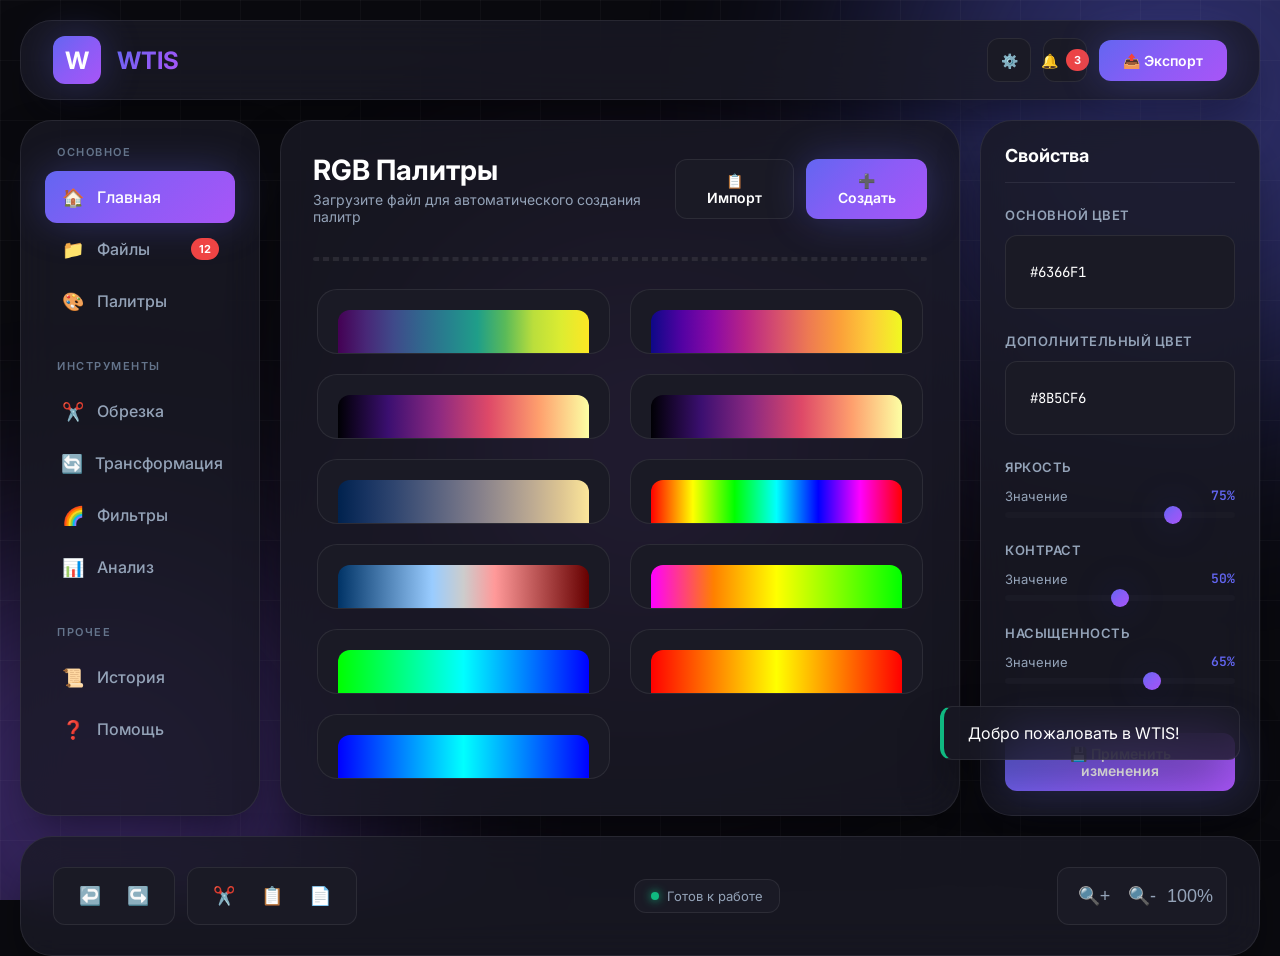
==== new_interface.html @ 70b87570 "Update interface implementation and project configuration Key features implemented: - Added new_inte" ====
<!DOCTYPE html>
<html lang="ru">
<head>
    <meta charset="UTF-8">
    <meta name="viewport" content="width=device-width, initial-scale=1.0">
    <title>WTIS - Next Generation Interface</title>
    <link rel="preconnect" href="https://fonts.googleapis.com">
    <link rel="preconnect" href="https://fonts.gstatic.com" crossorigin>
    <link href="https://fonts.googleapis.com/css2?family=Inter:wght@300;400;500;600;700&family=JetBrains+Mono:wght@400;500&display=swap" rel="stylesheet">
    <style>
        * {
            margin: 0;
            padding: 0;
            box-sizing: border-box;
        }

        :root {
            --bg-primary: #0a0a0f;
            --bg-secondary: #12121a;
            --bg-tertiary: #1a1a25;
            --bg-card: rgba(26, 26, 37, 0.8);
            --accent-primary: #6366f1;
            --accent-secondary: #8b5cf6;
            --accent-gradient: linear-gradient(135deg, #6366f1 0%, #8b5cf6 50%, #a855f7 100%);
            --text-primary: #ffffff;
            --text-secondary: #94a3b8;
            --text-muted: #64748b;
            --border-color: rgba(255, 255, 255, 0.08);
            --success: #10b981;
            --warning: #f59e0b;
            --danger: #ef4444;
            --glow-primary: 0 0 40px rgba(99, 102, 241, 0.3);
            --glow-accent: 0 0 60px rgba(139, 92, 246, 0.4);
            --shadow-lg: 0 25px 50px -12px rgba(0, 0, 0, 0.5);
            --radius-sm: 8px;
            --radius-md: 12px;
            --radius-lg: 20px;
            --radius-xl: 32px;
        }

        body {
            font-family: 'Inter', -apple-system, BlinkMacSystemFont, sans-serif;
            background: var(--bg-primary);
            color: var(--text-primary);
            min-height: 100vh;
            overflow-x: hidden;
            position: relative;
        }

        /* Animated Background */
        .bg-animation {
            position: fixed;
            top: 0;
            left: 0;
            width: 100%;
            height: 100%;
            z-index: -1;
            overflow: hidden;
        }

        .bg-gradient-orb {
            position: absolute;
            border-radius: 50%;
            filter: blur(120px);
            opacity: 0.4;
            animation: float 20s infinite ease-in-out;
        }

        .orb-1 {
            width: 600px;
            height: 600px;
            background: var(--accent-primary);
            top: -200px;
            right: -200px;
            animation-delay: 0s;
        }

        .orb-2 {
            width: 500px;
            height: 500px;
            background: var(--accent-secondary);
            bottom: -150px;
            left: -150px;
            animation-delay: -5s;
        }

        .orb-3 {
            width: 400px;
            height: 400px;
            background: #a855f7;
            top: 50%;
            left: 50%;
            transform: translate(-50%, -50%);
            animation-delay: -10s;
        }

        @keyframes float {
            0%, 100% { transform: translate(0, 0) scale(1); }
            25% { transform: translate(30px, -30px) scale(1.05); }
            50% { transform: translate(-20px, 20px) scale(0.95); }
            75% { transform: translate(20px, 30px) scale(1.02); }
        }

        /* Grid Pattern Overlay */
        .grid-pattern {
            position: fixed;
            top: 0;
            left: 0;
            width: 100%;
            height: 100%;
            background-image: 
                linear-gradient(rgba(255, 255, 255, 0.03) 1px, transparent 1px),
                linear-gradient(90deg, rgba(255, 255, 255, 0.03) 1px, transparent 1px);
            background-size: 60px 60px;
            z-index: -1;
            pointer-events: none;
        }

        /* Main Layout */
        .app-container {
            display: grid;
            grid-template-columns: 280px 1fr 320px;
            grid-template-rows: 80px 1fr 120px;
            gap: 20px;
            padding: 20px;
            height: 100vh;
            max-width: 2000px;
            margin: 0 auto;
        }

        /* Header */
        .app-header {
            grid-column: 1 / -1;
            display: flex;
            align-items: center;
            justify-content: space-between;
            padding: 0 32px;
            background: var(--bg-card);
            backdrop-filter: blur(20px);
            border: 1px solid var(--border-color);
            border-radius: var(--radius-xl);
            box-shadow: var(--shadow-lg);
        }

        .logo-section {
            display: flex;
            align-items: center;
            gap: 16px;
        }

        .logo-icon {
            width: 48px;
            height: 48px;
            background: var(--accent-gradient);
            border-radius: var(--radius-md);
            display: flex;
            align-items: center;
            justify-content: center;
            font-size: 24px;
            font-weight: 700;
            box-shadow: var(--glow-primary);
        }

        .logo-text {
            font-size: 24px;
            font-weight: 700;
            background: var(--accent-gradient);
            -webkit-background-clip: text;
            -webkit-text-fill-color: transparent;
            background-clip: text;
        }

        .header-actions {
            display: flex;
            align-items: center;
            gap: 12px;
        }

        .btn {
            padding: 12px 24px;
            border: none;
            border-radius: var(--radius-md);
            font-family: inherit;
            font-size: 14px;
            font-weight: 600;
            cursor: pointer;
            transition: all 0.3s cubic-bezier(0.4, 0, 0.2, 1);
            display: flex;
            align-items: center;
            gap: 8px;
        }

        .btn-primary {
            background: var(--accent-gradient);
            color: white;
            box-shadow: var(--glow-primary);
        }

        .btn-primary:hover {
            transform: translateY(-2px);
            box-shadow: var(--glow-accent);
        }

        .btn-secondary {
            background: var(--bg-tertiary);
            color: var(--text-primary);
            border: 1px solid var(--border-color);
        }

        .btn-secondary:hover {
            background: var(--bg-secondary);
            border-color: var(--accent-primary);
        }

        .btn-icon {
            width: 44px;
            height: 44px;
            padding: 0;
            justify-content: center;
            border-radius: var(--radius-md);
        }

        /* Sidebar Navigation */
        .sidebar-nav {
            grid-row: 2 / 3;
            background: var(--bg-card);
            backdrop-filter: blur(20px);
            border: 1px solid var(--border-color);
            border-radius: var(--radius-xl);
            padding: 24px;
            display: flex;
            flex-direction: column;
            gap: 8px;
            box-shadow: var(--shadow-lg);
        }

        .nav-section {
            margin-bottom: 24px;
        }

        .nav-section-title {
            font-size: 11px;
            font-weight: 600;
            text-transform: uppercase;
            letter-spacing: 1.5px;
            color: var(--text-muted);
            margin-bottom: 12px;
            padding-left: 12px;
        }

        .nav-item {
            display: flex;
            align-items: center;
            gap: 12px;
            padding: 14px 16px;
            border-radius: var(--radius-md);
            cursor: pointer;
            transition: all 0.2s ease;
            color: var(--text-secondary);
            font-weight: 500;
        }

        .nav-item:hover {
            background: rgba(99, 102, 241, 0.1);
            color: var(--text-primary);
            transform: translateX(4px);
        }

        .nav-item.active {
            background: var(--accent-gradient);
            color: white;
            box-shadow: var(--glow-primary);
        }

        .nav-icon {
            width: 24px;
            height: 24px;
            display: flex;
            align-items: center;
            justify-content: center;
            font-size: 18px;
        }

        .nav-badge {
            margin-left: auto;
            background: var(--danger);
            color: white;
            font-size: 11px;
            font-weight: 700;
            padding: 4px 8px;
            border-radius: 20px;
        }

        /* Main Content Area */
        .main-content {
            grid-row: 2 / 3;
            background: var(--bg-card);
            backdrop-filter: blur(20px);
            border: 1px solid var(--border-color);
            border-radius: var(--radius-xl);
            padding: 32px;
            display: flex;
            flex-direction: column;
            gap: 24px;
            box-shadow: var(--shadow-lg);
            overflow: hidden;
        }

        .content-header {
            display: flex;
            align-items: center;
            justify-content: space-between;
            margin-bottom: 8px;
        }

        .content-title {
            font-size: 28px;
            font-weight: 700;
            color: var(--text-primary);
        }

        .content-subtitle {
            font-size: 14px;
            color: var(--text-secondary);
            margin-top: 4px;
        }

        /* Upload Zone */
        .upload-zone {
            flex: 1;
            border: 2px dashed var(--border-color);
            border-radius: var(--radius-lg);
            display: flex;
            flex-direction: column;
            align-items: center;
            justify-content: center;
            gap: 20px;
            transition: all 0.3s ease;
            cursor: pointer;
            position: relative;
            overflow: hidden;
            background: rgba(26, 26, 37, 0.5);
        }

        .upload-zone::before {
            content: '';
            position: absolute;
            top: 0;
            left: 0;
            width: 100%;
            height: 100%;
            background: radial-gradient(circle at center, rgba(99, 102, 241, 0.1) 0%, transparent 70%);
            opacity: 0;
            transition: opacity 0.3s ease;
        }

        .upload-zone:hover {
            border-color: var(--accent-primary);
            background: rgba(99, 102, 241, 0.05);
        }

        .upload-zone:hover::before {
            opacity: 1;
        }

        .upload-zone.dragover {
            border-color: var(--accent-primary);
            background: rgba(99, 102, 241, 0.1);
            transform: scale(1.02);
        }

        .upload-icon {
            width: 80px;
            height: 80px;
            background: var(--accent-gradient);
            border-radius: 50%;
            display: flex;
            align-items: center;
            justify-content: center;
            font-size: 36px;
            box-shadow: var(--glow-primary);
            position: relative;
            z-index: 1;
        }

        .upload-text {
            font-size: 18px;
            font-weight: 600;
            color: var(--text-primary);
            position: relative;
            z-index: 1;
        }

        .upload-hint {
            font-size: 14px;
            color: var(--text-secondary);
            position: relative;
            z-index: 1;
        }

        /* Palette Cards Grid */
        .palette-grid {
            display: grid;
            grid-template-columns: repeat(auto-fill, minmax(280px, 1fr));
            gap: 20px;
            overflow-y: auto;
            padding: 4px;
        }

        .palette-card {
            background: var(--bg-tertiary);
            border: 1px solid var(--border-color);
            border-radius: var(--radius-lg);
            padding: 20px;
            cursor: pointer;
            transition: all 0.3s cubic-bezier(0.4, 0, 0.2, 1);
            position: relative;
            overflow: hidden;
        }

        .palette-card::before {
            content: '';
            position: absolute;
            top: 0;
            left: 0;
            width: 100%;
            height: 4px;
            background: var(--accent-gradient);
            opacity: 0;
            transition: opacity 0.3s ease;
        }

        .palette-card:hover {
            transform: translateY(-8px);
            border-color: var(--accent-primary);
            box-shadow: var(--glow-primary);
        }

        .palette-card:hover::before {
            opacity: 1;
        }

        .palette-preview {
            height: 120px;
            border-radius: var(--radius-md);
            margin-bottom: 16px;
            position: relative;
            overflow: hidden;
        }

        .palette-preview-gradient {
            width: 100%;
            height: 100%;
            background: linear-gradient(90deg, var(--gradient-colors));
        }

        .palette-info {
            display: flex;
            flex-direction: column;
            gap: 8px;
        }

        .palette-name {
            font-size: 16px;
            font-weight: 600;
            color: var(--text-primary);
        }

        .palette-meta {
            display: flex;
            align-items: center;
            gap: 12px;
            font-size: 12px;
            color: var(--text-secondary);
        }

        .palette-color-count {
            display: flex;
            align-items: center;
            gap: 4px;
        }

        .color-dots {
            display: flex;
            gap: -4px;
        }

        .color-dot {
            width: 16px;
            height: 16px;
            border-radius: 50%;
            border: 2px solid var(--bg-tertiary);
        }

        /* Right Panel - Properties */
        .properties-panel {
            grid-row: 2 / 3;
            background: var(--bg-card);
            backdrop-filter: blur(20px);
            border: 1px solid var(--border-color);
            border-radius: var(--radius-xl);
            padding: 24px;
            display: flex;
            flex-direction: column;
            gap: 24px;
            box-shadow: var(--shadow-lg);
        }

        .panel-title {
            font-size: 18px;
            font-weight: 700;
            color: var(--text-primary);
            padding-bottom: 16px;
            border-bottom: 1px solid var(--border-color);
        }

        .property-group {
            display: flex;
            flex-direction: column;
            gap: 12px;
        }

        .property-label {
            font-size: 13px;
            font-weight: 600;
            color: var(--text-secondary);
            text-transform: uppercase;
            letter-spacing: 0.5px;
        }

        .color-input-group {
            display: flex;
            align-items: center;
            gap: 12px;
            padding: 12px;
            background: var(--bg-tertiary);
            border-radius: var(--radius-md);
            border: 1px solid var(--border-color);
        }

        .color-picker {
            width: 48px;
            height: 48px;
            border: none;
            border-radius: var(--radius-sm);
            cursor: pointer;
            background: transparent;
        }

        .color-picker::-webkit-color-swatch-wrapper {
            padding: 0;
        }

        .color-picker::-webkit-color-swatch {
            border: none;
            border-radius: var(--radius-sm);
        }

        .color-value {
            flex: 1;
            font-family: 'JetBrains Mono', monospace;
            font-size: 14px;
            color: var(--text-primary);
            background: transparent;
            border: none;
            outline: none;
        }

        .slider-group {
            display: flex;
            flex-direction: column;
            gap: 8px;
        }

        .slider-header {
            display: flex;
            justify-content: space-between;
            align-items: center;
        }

        .slider-label {
            font-size: 13px;
            color: var(--text-secondary);
        }

        .slider-value {
            font-family: 'JetBrains Mono', monospace;
            font-size: 13px;
            color: var(--accent-primary);
            font-weight: 600;
        }

        .slider {
            -webkit-appearance: none;
            width: 100%;
            height: 6px;
            border-radius: 3px;
            background: var(--bg-tertiary);
            outline: none;
        }

        .slider::-webkit-slider-thumb {
            -webkit-appearance: none;
            width: 18px;
            height: 18px;
            border-radius: 50%;
            background: var(--accent-gradient);
            cursor: pointer;
            box-shadow: var(--glow-primary);
            transition: all 0.2s ease;
        }

        .slider::-webkit-slider-thumb:hover {
            transform: scale(1.2);
        }

        /* Bottom Toolbar */
        .bottom-toolbar {
            grid-column: 1 / -1;
            background: var(--bg-card);
            backdrop-filter: blur(20px);
            border: 1px solid var(--border-color);
            border-radius: var(--radius-xl);
            padding: 16px 32px;
            display: flex;
            align-items: center;
            justify-content: space-between;
            box-shadow: var(--shadow-lg);
        }

        .toolbar-section {
            display: flex;
            align-items: center;
            gap: 12px;
        }

        .tool-group {
            display: flex;
            align-items: center;
            gap: 8px;
            padding: 8px 16px;
            background: var(--bg-tertiary);
            border-radius: var(--radius-md);
            border: 1px solid var(--border-color);
        }

        .tool-btn-small {
            width: 40px;
            height: 40px;
            border: none;
            background: transparent;
            color: var(--text-secondary);
            border-radius: var(--radius-sm);
            cursor: pointer;
            display: flex;
            align-items: center;
            justify-content: center;
            font-size: 18px;
            transition: all 0.2s ease;
        }

        .tool-btn-small:hover {
            background: var(--accent-primary);
            color: white;
            transform: translateY(-2px);
        }

        .status-indicator {
            display: flex;
            align-items: center;
            gap: 8px;
            padding: 8px 16px;
            background: var(--bg-tertiary);
            border-radius: var(--radius-md);
            border: 1px solid var(--border-color);
        }

        .status-dot {
            width: 8px;
            height: 8px;
            border-radius: 50%;
            background: var(--success);
            box-shadow: 0 0 10px var(--success);
            animation: pulse 2s infinite;
        }

        @keyframes pulse {
            0%, 100% { opacity: 1; }
            50% { opacity: 0.5; }
        }

        .status-text {
            font-size: 13px;
            color: var(--text-secondary);
        }

        /* Scrollbar Styling */
        ::-webkit-scrollbar {
            width: 8px;
            height: 8px;
        }

        ::-webkit-scrollbar-track {
            background: var(--bg-tertiary);
            border-radius: 4px;
        }

        ::-webkit-scrollbar-thumb {
            background: var(--accent-primary);
            border-radius: 4px;
        }

        ::-webkit-scrollbar-thumb:hover {
            background: var(--accent-secondary);
        }

        /* Responsive Design */
        @media (max-width: 1400px) {
            .app-container {
                grid-template-columns: 240px 1fr 280px;
            }
        }

        @media (max-width: 1200px) {
            .app-container {
                grid-template-columns: 1fr 300px;
            }
            .sidebar-nav {
                grid-row: 2 / 3;
            }
            .main-content {
                grid-column: 1 / 2;
            }
        }

        @media (max-width: 900px) {
            .app-container {
                grid-template-columns: 1fr;
                grid-template-rows: 70px auto 1fr auto 100px;
            }
            .sidebar-nav {
                grid-row: 4 / 5;
                flex-direction: row;
                overflow-x: auto;
            }
            .properties-panel {
                grid-row: 3 / 4;
            }
        }

        /* Loading Animation */
        .loading-spinner {
            width: 40px;
            height: 40px;
            border: 3px solid var(--border-color);
            border-top-color: var(--accent-primary);
            border-radius: 50%;
            animation: spin 1s linear infinite;
        }

        @keyframes spin {
            to { transform: rotate(360deg); }
        }

        /* Toast Notifications */
        .toast-container {
            position: fixed;
            bottom: 140px;
            right: 40px;
            display: flex;
            flex-direction: column;
            gap: 12px;
            z-index: 1000;
        }

        .toast {
            background: var(--bg-card);
            backdrop-filter: blur(20px);
            border: 1px solid var(--border-color);
            border-radius: var(--radius-md);
            padding: 16px 24px;
            display: flex;
            align-items: center;
            gap: 12px;
            box-shadow: var(--shadow-lg);
            animation: slideIn 0.3s ease;
            min-width: 300px;
        }

        .toast.success {
            border-left: 4px solid var(--success);
        }

        .toast.error {
            border-left: 4px solid var(--danger);
        }

        .toast.warning {
            border-left: 4px solid var(--warning);
        }

        @keyframes slideIn {
            from {
                transform: translateX(100%);
                opacity: 0;
            }
            to {
                transform: translateX(0);
                opacity: 1;
            }
        }
    </style>
</head>
<body>
    <!-- Background Animation -->
    <div class="bg-animation">
        <div class="bg-gradient-orb orb-1"></div>
        <div class="bg-gradient-orb orb-2"></div>
        <div class="bg-gradient-orb orb-3"></div>
    </div>
    <div class="grid-pattern"></div>

    <!-- Main Application Container -->
    <div class="app-container">
        <!-- Header -->
        <header class="app-header">
            <div class="logo-section">
                <div class="logo-icon">W</div>
                <span class="logo-text">WTIS</span>
            </div>
            <div class="header-actions">
                <button class="btn btn-secondary btn-icon" title="Настройки">
                    ⚙️
                </button>
                <button class="btn btn-secondary btn-icon" title="Уведомления">
                    🔔
                    <span class="nav-badge">3</span>
                </button>
                <button class="btn btn-primary">
                    📤 Экспорт
                </button>
            </div>
        </header>

        <!-- Sidebar Navigation -->
        <nav class="sidebar-nav">
            <div class="nav-section">
                <div class="nav-section-title">Основное</div>
                <div class="nav-item active">
                    <span class="nav-icon">🏠</span>
                    <span>Главная</span>
                </div>
                <div class="nav-item">
                    <span class="nav-icon">📁</span>
                    <span>Файлы</span>
                    <span class="nav-badge">12</span>
                </div>
                <div class="nav-item">
                    <span class="nav-icon">🎨</span>
                    <span>Палитры</span>
                </div>
            </div>
            
            <div class="nav-section">
                <div class="nav-section-title">Инструменты</div>
                <div class="nav-item">
                    <span class="nav-icon">✂️</span>
                    <span>Обрезка</span>
                </div>
                <div class="nav-item">
                    <span class="nav-icon">🔄</span>
                    <span>Трансформация</span>
                </div>
                <div class="nav-item">
                    <span class="nav-icon">🌈</span>
                    <span>Фильтры</span>
                </div>
                <div class="nav-item">
                    <span class="nav-icon">📊</span>
                    <span>Анализ</span>
                </div>
            </div>

            <div class="nav-section">
                <div class="nav-section-title">Прочее</div>
                <div class="nav-item">
                    <span class="nav-icon">📜</span>
                    <span>История</span>
                </div>
                <div class="nav-item">
                    <span class="nav-icon">❓</span>
                    <span>Помощь</span>
                </div>
            </div>
        </nav>

        <!-- Main Content Area -->
        <main class="main-content">
            <div class="content-header">
                <div>
                    <h1 class="content-title">RGB Палитры</h1>
                    <p class="content-subtitle">Загрузите файл для автоматического создания палитр</p>
                </div>
                <div style="display: flex; gap: 12px;">
                    <button class="btn btn-secondary">
                        📋 Импорт
                    </button>
                    <button class="btn btn-primary">
                        ➕ Создать
                    </button>
                </div>
            </div>

            <!-- Upload Zone -->
            <div class="upload-zone" id="uploadZone">
                <div class="upload-icon">📥</div>
                <div class="upload-text">Перетащите файл сюда</div>
                <div class="upload-hint">или нажмите для выбора файла (PNG, JPG, TIFF, RAW)</div>
                <input type="file" id="fileInput" style="display: none;" accept=".png,.jpg,.jpeg,.tiff,.tif,.raw,.bmp">
            </div>

            <!-- Palette Grid -->
            <div class="palette-grid" id="paletteGrid">
                <!-- Palette cards will be dynamically inserted here -->
            </div>
        </main>

        <!-- Properties Panel -->
        <aside class="properties-panel">
            <h2 class="panel-title">Свойства</h2>
            
            <div class="property-group">
                <div class="property-label">Основной цвет</div>
                <div class="color-input-group">
                    <input type="color" class="color-picker" id="primaryColorPicker" value="#6366f1">
                    <input type="text" class="color-value" id="primaryColorValue" value="#6366F1" readonly>
                </div>
            </div>

            <div class="property-group">
                <div class="property-label">Дополнительный цвет</div>
                <div class="color-input-group">
                    <input type="color" class="color-picker" id="secondaryColorPicker" value="#8b5cf6">
                    <input type="text" class="color-value" id="secondaryColorValue" value="#8B5CF6" readonly>
                </div>
            </div>

            <div class="property-group">
                <div class="property-label">Яркость</div>
                <div class="slider-group">
                    <div class="slider-header">
                        <span class="slider-label">Значение</span>
                        <span class="slider-value" id="brightnessValue">75%</span>
                    </div>
                    <input type="range" class="slider" id="brightnessSlider" min="0" max="100" value="75">
                </div>
            </div>

            <div class="property-group">
                <div class="property-label">Контраст</div>
                <div class="slider-group">
                    <div class="slider-header">
                        <span class="slider-label">Значение</span>
                        <span class="slider-value" id="contrastValue">50%</span>
                    </div>
                    <input type="range" class="slider" id="contrastSlider" min="0" max="100" value="50">
                </div>
            </div>

            <div class="property-group">
                <div class="property-label">Насыщенность</div>
                <div class="slider-group">
                    <div class="slider-header">
                        <span class="slider-label">Значение</span>
                        <span class="slider-value" id="saturationValue">65%</span>
                    </div>
                    <input type="range" class="slider" id="saturationSlider" min="0" max="100" value="65">
                </div>
            </div>

            <div style="margin-top: auto; padding-top: 24px; border-top: 1px solid var(--border-color);">
                <button class="btn btn-primary" style="width: 100%;">
                    💾 Применить изменения
                </button>
            </div>
        </aside>

        <!-- Bottom Toolbar -->
        <footer class="bottom-toolbar">
            <div class="toolbar-section">
                <div class="tool-group">
                    <button class="tool-btn-small" title="Отменить">↩️</button>
                    <button class="tool-btn-small" title="Повторить">↪️</button>
                </div>
                <div class="tool-group">
                    <button class="tool-btn-small" title="Вырезать">✂️</button>
                    <button class="tool-btn-small" title="Копировать">📋</button>
                    <button class="tool-btn-small" title="Вставить">📄</button>
                </div>
            </div>

            <div class="status-indicator">
                <div class="status-dot"></div>
                <span class="status-text">Готов к работе</span>
            </div>

            <div class="toolbar-section">
                <div class="tool-group">
                    <button class="tool-btn-small" title="Увеличить">🔍+</button>
                    <button class="tool-btn-small" title="Уменьшить">🔍-</button>
                    <button class="tool-btn-small" title="100%">100%</button>
                </div>
            </div>
        </footer>
    </div>

    <!-- Toast Container -->
    <div class="toast-container" id="toastContainer"></div>

    <script>
        // Available RGB Colormaps
        const colormaps = {
            'viridis': ['#440154', '#482777', '#3f4a8a', '#31678e', '#26828e', '#1f9e89', '#5aba59', '#bade3c', '#dcec31', '#fde724'],
            'plasma': ['#0d0887', '#5302a3', '#8b0aa5', '#b82486', '#d54e6e', '#ed7953', '#fb9f3a', '#fdcd39', '#f0f921'],
            'inferno': ['#000004', '#3b0f70', '#8c2981', '#de4968', '#fe9f6d', '#fcffa4'],
            'magma': ['#000004', '#3b0f70', '#8c2981', '#de4968', '#fe9f6d', '#fcffa4'],
            'cividis': ['#00224e', '#173361', '#2f456f', '#4a587a', '#666b83', '#837e8a', '#a0948f', '#beab92', '#ddc592', '#fce69a'],
            'rainbow': ['#ff0000', '#ffff00', '#00ff00', '#00ffff', '#0000ff', '#ff00ff', '#ff0000'],
            'coolwarm': ['#003366', '#336699', '#6699cc', '#99ccff', '#cccccc', '#ff9999', '#cc6666', '#993333', '#660000'],
            'spring': ['#ff00ff', '#ff8000', '#ffff00', '#80ff00', '#00ff00'],
            'summer': ['#00ff00', '#00ff80', '#00ffff', '#0080ff', '#0000ff'],
            'autumn': ['#ff0000', '#ff8000', '#ffff00', '#ff8000', '#ff0000'],
            'winter': ['#0000ff', '#0080ff', '#00ffff', '#0080ff', '#0000ff']
        };

        // DOM Elements
        const uploadZone = document.getElementById('uploadZone');
        const fileInput = document.getElementById('fileInput');
        const paletteGrid = document.getElementById('paletteGrid');
        const toastContainer = document.getElementById('toastContainer');

        // Color Pickers
        const primaryColorPicker = document.getElementById('primaryColorPicker');
        const secondaryColorPicker = document.getElementById('secondaryColorPicker');
        const primaryColorValue = document.getElementById('primaryColorValue');
        const secondaryColorValue = document.getElementById('secondaryColorValue');

        // Sliders
        const brightnessSlider = document.getElementById('brightnessSlider');
        const contrastSlider = document.getElementById('contrastSlider');
        const saturationSlider = document.getElementById('saturationSlider');
        const brightnessValue = document.getElementById('brightnessValue');
        const contrastValue = document.getElementById('contrastValue');
        const saturationValue = document.getElementById('saturationValue');

        // Initialize
        function init() {
            renderPaletteCards();
            setupEventListeners();
            showToast('Добро пожаловать в WTIS!', 'success');
        }

        // Render Palette Cards
        function renderPaletteCards() {
            paletteGrid.innerHTML = '';
            
            Object.entries(colormaps).forEach(([name, colors]) => {
                const card = document.createElement('div');
                card.className = 'palette-card';
                card.onclick = () => selectPalette(name, colors);
                
                const gradientColors = colors.join(', ');
                
                card.innerHTML = `
                    <div class="palette-preview">
                        <div class="palette-preview-gradient" style="--gradient-colors: ${gradientColors}"></div>
                    </div>
                    <div class="palette-info">
                        <div class="palette-name">${capitalizeFirst(name)}</div>
                        <div class="palette-meta">
                            <span class="palette-color-count">
                                <span class="color-dots">
                                    ${colors.slice(0, 5).map(color => 
                                        `<span class="color-dot" style="background: ${color}"></span>`
                                    ).join('')}
                                </span>
                                ${colors.length} цветов
                            </span>
                        </div>
                    </div>
                `;
                
                paletteGrid.appendChild(card);
            });
        }

        // Select Palette
        function selectPalette(name, colors) {
            primaryColorPicker.value = colors[0];
            primaryColorValue.value = colors[0].toUpperCase();
            
            if (colors.length > 1) {
                secondaryColorPicker.value = colors[colors.length - 1];
                secondaryColorValue.value = colors[colors.length - 1].toUpperCase();
            }
            
            showToast(`Палитра "${capitalizeFirst(name)}" выбрана`, 'success');
        }

        // Setup Event Listeners
        function setupEventListeners() {
            // Upload Zone Click
            uploadZone.addEventListener('click', () => {
                fileInput.click();
            });

            // File Input Change
            fileInput.addEventListener('change', handleFileSelect);

            // Drag and Drop
            uploadZone.addEventListener('dragover', (e) => {
                e.preventDefault();
                uploadZone.classList.add('dragover');
            });

            uploadZone.addEventListener('dragleave', () => {
                uploadZone.classList.remove('dragover');
            });

            uploadZone.addEventListener('drop', (e) => {
                e.preventDefault();
                uploadZone.classList.remove('dragover');
                const files = e.dataTransfer.files;
                if (files.length > 0) {
                    processFile(files[0]);
                }
            });

            // Color Pickers
            primaryColorPicker.addEventListener('input', (e) => {
                primaryColorValue.value = e.target.value.toUpperCase();
            });

            secondaryColorPicker.addEventListener('input', (e) => {
                secondaryColorValue.value = e.target.value.toUpperCase();
            });

            // Sliders
            brightnessSlider.addEventListener('input', (e) => {
                brightnessValue.textContent = `${e.target.value}%`;
            });

            contrastSlider.addEventListener('input', (e) => {
                contrastValue.textContent = `${e.target.value}%`;
            });

            saturationSlider.addEventListener('input', (e) => {
                saturationValue.textContent = `${e.target.value}%`;
            });

            // Nav Items
            document.querySelectorAll('.nav-item').forEach(item => {
                item.addEventListener('click', () => {
                    document.querySelectorAll('.nav-item').forEach(i => i.classList.remove('active'));
                    item.classList.add('active');
                });
            });
        }

        // Handle File Select
        function handleFileSelect(e) {
            const files = e.target.files;
            if (files.length > 0) {
                processFile(files[0]);
            }
        }

        // Process File
        function processFile(file) {
            showToast(`Загрузка файла: ${file.name}`, 'success');
            
            // Simulate file processing
            setTimeout(() => {
                showToast(`Файл "${file.name}" успешно загружен!`, 'success');
                showToast('Палитры автоматически сгенерированы', 'success');
            }, 1500);
        }

        // Show Toast Notification
        function showToast(message, type = 'success') {
            const toast = document.createElement('div');
            toast.className = `toast ${type}`;
            toast.textContent = message;
            
            toastContainer.appendChild(toast);
            
            setTimeout(() => {
                toast.style.animation = 'slideIn 0.3s ease reverse';
                setTimeout(() => toast.remove(), 300);
            }, 3000);
        }

        // Utility Functions
        function capitalizeFirst(string) {
            return string.charAt(0).toUpperCase() + string.slice(1);
        }

        // Initialize App
        init();
    </script>
</body>
</html>
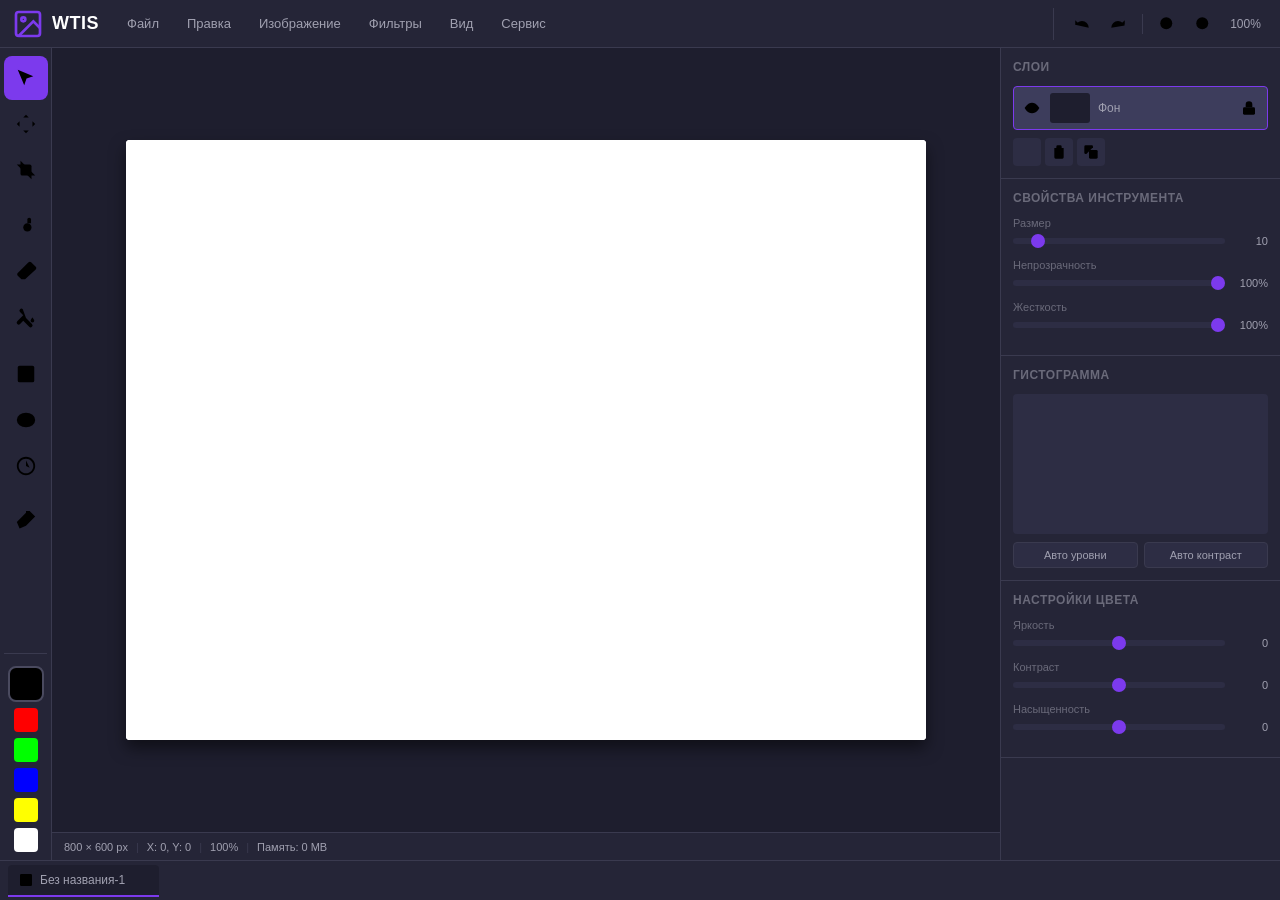
==== commit 28e2f417: "Title: New interface implementation for WTIS application Key features implemented: - new_interface.h" ====
--- a/new_interface.html
+++ b/new_interface.html
@@ -3,1210 +3,555 @@
 <head>
     <meta charset="UTF-8">
     <meta name="viewport" content="width=device-width, initial-scale=1.0">
-    <title>WTIS - Next Generation Interface</title>
-    <link rel="preconnect" href="https://fonts.googleapis.com">
-    <link rel="preconnect" href="https://fonts.gstatic.com" crossorigin>
-    <link href="https://fonts.googleapis.com/css2?family=Inter:wght@300;400;500;600;700&family=JetBrains+Mono:wght@400;500&display=swap" rel="stylesheet">
-    <style>
-        * {
-            margin: 0;
-            padding: 0;
-            box-sizing: border-box;
-        }
-
-        :root {
-            --bg-primary: #0a0a0f;
-            --bg-secondary: #12121a;
-            --bg-tertiary: #1a1a25;
-            --bg-card: rgba(26, 26, 37, 0.8);
-            --accent-primary: #6366f1;
-            --accent-secondary: #8b5cf6;
-            --accent-gradient: linear-gradient(135deg, #6366f1 0%, #8b5cf6 50%, #a855f7 100%);
-            --text-primary: #ffffff;
-            --text-secondary: #94a3b8;
-            --text-muted: #64748b;
-            --border-color: rgba(255, 255, 255, 0.08);
-            --success: #10b981;
-            --warning: #f59e0b;
-            --danger: #ef4444;
-            --glow-primary: 0 0 40px rgba(99, 102, 241, 0.3);
-            --glow-accent: 0 0 60px rgba(139, 92, 246, 0.4);
-            --shadow-lg: 0 25px 50px -12px rgba(0, 0, 0, 0.5);
-            --radius-sm: 8px;
-            --radius-md: 12px;
-            --radius-lg: 20px;
-            --radius-xl: 32px;
-        }
-
-        body {
-            font-family: 'Inter', -apple-system, BlinkMacSystemFont, sans-serif;
-            background: var(--bg-primary);
-            color: var(--text-primary);
-            min-height: 100vh;
-            overflow-x: hidden;
-            position: relative;
-        }
-
-        /* Animated Background */
-        .bg-animation {
-            position: fixed;
-            top: 0;
-            left: 0;
-            width: 100%;
-            height: 100%;
-            z-index: -1;
-            overflow: hidden;
-        }
-
-        .bg-gradient-orb {
-            position: absolute;
-            border-radius: 50%;
-            filter: blur(120px);
-            opacity: 0.4;
-            animation: float 20s infinite ease-in-out;
-        }
-
-        .orb-1 {
-            width: 600px;
-            height: 600px;
-            background: var(--accent-primary);
-            top: -200px;
-            right: -200px;
-            animation-delay: 0s;
-        }
-
-        .orb-2 {
-            width: 500px;
-            height: 500px;
-            background: var(--accent-secondary);
-            bottom: -150px;
-            left: -150px;
-            animation-delay: -5s;
-        }
-
-        .orb-3 {
-            width: 400px;
-            height: 400px;
-            background: #a855f7;
-            top: 50%;
-            left: 50%;
-            transform: translate(-50%, -50%);
-            animation-delay: -10s;
-        }
-
-        @keyframes float {
-            0%, 100% { transform: translate(0, 0) scale(1); }
-            25% { transform: translate(30px, -30px) scale(1.05); }
-            50% { transform: translate(-20px, 20px) scale(0.95); }
-            75% { transform: translate(20px, 30px) scale(1.02); }
-        }
-
-        /* Grid Pattern Overlay */
-        .grid-pattern {
-            position: fixed;
-            top: 0;
-            left: 0;
-            width: 100%;
-            height: 100%;
-            background-image: 
-                linear-gradient(rgba(255, 255, 255, 0.03) 1px, transparent 1px),
-                linear-gradient(90deg, rgba(255, 255, 255, 0.03) 1px, transparent 1px);
-            background-size: 60px 60px;
-            z-index: -1;
-            pointer-events: none;
-        }
-
-        /* Main Layout */
-        .app-container {
-            display: grid;
-            grid-template-columns: 280px 1fr 320px;
-            grid-template-rows: 80px 1fr 120px;
-            gap: 20px;
-            padding: 20px;
-            height: 100vh;
-            max-width: 2000px;
-            margin: 0 auto;
-        }
-
-        /* Header */
-        .app-header {
-            grid-column: 1 / -1;
-            display: flex;
-            align-items: center;
-            justify-content: space-between;
-            padding: 0 32px;
-            background: var(--bg-card);
-            backdrop-filter: blur(20px);
-            border: 1px solid var(--border-color);
-            border-radius: var(--radius-xl);
-            box-shadow: var(--shadow-lg);
-        }
-
-        .logo-section {
-            display: flex;
-            align-items: center;
-            gap: 16px;
-        }
-
-        .logo-icon {
-            width: 48px;
-            height: 48px;
-            background: var(--accent-gradient);
-            border-radius: var(--radius-md);
-            display: flex;
-            align-items: center;
-            justify-content: center;
-            font-size: 24px;
-            font-weight: 700;
-            box-shadow: var(--glow-primary);
-        }
-
-        .logo-text {
-            font-size: 24px;
-            font-weight: 700;
-            background: var(--accent-gradient);
-            -webkit-background-clip: text;
-            -webkit-text-fill-color: transparent;
-            background-clip: text;
-        }
-
-        .header-actions {
-            display: flex;
-            align-items: center;
-            gap: 12px;
-        }
-
-        .btn {
-            padding: 12px 24px;
-            border: none;
-            border-radius: var(--radius-md);
-            font-family: inherit;
-            font-size: 14px;
-            font-weight: 600;
-            cursor: pointer;
-            transition: all 0.3s cubic-bezier(0.4, 0, 0.2, 1);
-            display: flex;
-            align-items: center;
-            gap: 8px;
-        }
-
-        .btn-primary {
-            background: var(--accent-gradient);
-            color: white;
-            box-shadow: var(--glow-primary);
-        }
-
-        .btn-primary:hover {
-            transform: translateY(-2px);
-            box-shadow: var(--glow-accent);
-        }
-
-        .btn-secondary {
-            background: var(--bg-tertiary);
-            color: var(--text-primary);
-            border: 1px solid var(--border-color);
-        }
-
-        .btn-secondary:hover {
-            background: var(--bg-secondary);
-            border-color: var(--accent-primary);
-        }
-
-        .btn-icon {
-            width: 44px;
-            height: 44px;
-            padding: 0;
-            justify-content: center;
-            border-radius: var(--radius-md);
-        }
-
-        /* Sidebar Navigation */
-        .sidebar-nav {
-            grid-row: 2 / 3;
-            background: var(--bg-card);
-            backdrop-filter: blur(20px);
-            border: 1px solid var(--border-color);
-            border-radius: var(--radius-xl);
-            padding: 24px;
-            display: flex;
-            flex-direction: column;
-            gap: 8px;
-            box-shadow: var(--shadow-lg);
-        }
-
-        .nav-section {
-            margin-bottom: 24px;
-        }
-
-        .nav-section-title {
-            font-size: 11px;
-            font-weight: 600;
-            text-transform: uppercase;
-            letter-spacing: 1.5px;
-            color: var(--text-muted);
-            margin-bottom: 12px;
-            padding-left: 12px;
-        }
-
-        .nav-item {
-            display: flex;
-            align-items: center;
-            gap: 12px;
-            padding: 14px 16px;
-            border-radius: var(--radius-md);
-            cursor: pointer;
-            transition: all 0.2s ease;
-            color: var(--text-secondary);
-            font-weight: 500;
-        }
-
-        .nav-item:hover {
-            background: rgba(99, 102, 241, 0.1);
-            color: var(--text-primary);
-            transform: translateX(4px);
-        }
-
-        .nav-item.active {
-            background: var(--accent-gradient);
-            color: white;
-            box-shadow: var(--glow-primary);
-        }
-
-        .nav-icon {
-            width: 24px;
-            height: 24px;
-            display: flex;
-            align-items: center;
-            justify-content: center;
-            font-size: 18px;
-        }
-
-        .nav-badge {
-            margin-left: auto;
-            background: var(--danger);
-            color: white;
-            font-size: 11px;
-            font-weight: 700;
-            padding: 4px 8px;
-            border-radius: 20px;
-        }
-
-        /* Main Content Area */
-        .main-content {
-            grid-row: 2 / 3;
-            background: var(--bg-card);
-            backdrop-filter: blur(20px);
-            border: 1px solid var(--border-color);
-            border-radius: var(--radius-xl);
-            padding: 32px;
-            display: flex;
-            flex-direction: column;
-            gap: 24px;
-            box-shadow: var(--shadow-lg);
-            overflow: hidden;
-        }
-
-        .content-header {
-            display: flex;
-            align-items: center;
-            justify-content: space-between;
-            margin-bottom: 8px;
-        }
-
-        .content-title {
-            font-size: 28px;
-            font-weight: 700;
-            color: var(--text-primary);
-        }
-
-        .content-subtitle {
-            font-size: 14px;
-            color: var(--text-secondary);
-            margin-top: 4px;
-        }
-
-        /* Upload Zone */
-        .upload-zone {
-            flex: 1;
-            border: 2px dashed var(--border-color);
-            border-radius: var(--radius-lg);
-            display: flex;
-            flex-direction: column;
-            align-items: center;
-            justify-content: center;
-            gap: 20px;
-            transition: all 0.3s ease;
-            cursor: pointer;
-            position: relative;
-            overflow: hidden;
-            background: rgba(26, 26, 37, 0.5);
-        }
-
-        .upload-zone::before {
-            content: '';
-            position: absolute;
-            top: 0;
-            left: 0;
-            width: 100%;
-            height: 100%;
-            background: radial-gradient(circle at center, rgba(99, 102, 241, 0.1) 0%, transparent 70%);
-            opacity: 0;
-            transition: opacity 0.3s ease;
-        }
-
-        .upload-zone:hover {
-            border-color: var(--accent-primary);
-            background: rgba(99, 102, 241, 0.05);
-        }
-
-        .upload-zone:hover::before {
-            opacity: 1;
-        }
-
-        .upload-zone.dragover {
-            border-color: var(--accent-primary);
-            background: rgba(99, 102, 241, 0.1);
-            transform: scale(1.02);
-        }
-
-        .upload-icon {
-            width: 80px;
-            height: 80px;
-            background: var(--accent-gradient);
-            border-radius: 50%;
-            display: flex;
-            align-items: center;
-            justify-content: center;
-            font-size: 36px;
-            box-shadow: var(--glow-primary);
-            position: relative;
-            z-index: 1;
-        }
-
-        .upload-text {
-            font-size: 18px;
-            font-weight: 600;
-            color: var(--text-primary);
-            position: relative;
-            z-index: 1;
-        }
-
-        .upload-hint {
-            font-size: 14px;
-            color: var(--text-secondary);
-            position: relative;
-            z-index: 1;
-        }
-
-        /* Palette Cards Grid */
-        .palette-grid {
-            display: grid;
-            grid-template-columns: repeat(auto-fill, minmax(280px, 1fr));
-            gap: 20px;
-            overflow-y: auto;
-            padding: 4px;
-        }
-
-        .palette-card {
-            background: var(--bg-tertiary);
-            border: 1px solid var(--border-color);
-            border-radius: var(--radius-lg);
-            padding: 20px;
-            cursor: pointer;
-            transition: all 0.3s cubic-bezier(0.4, 0, 0.2, 1);
-            position: relative;
-            overflow: hidden;
-        }
-
-        .palette-card::before {
-            content: '';
-            position: absolute;
-            top: 0;
-            left: 0;
-            width: 100%;
-            height: 4px;
-            background: var(--accent-gradient);
-            opacity: 0;
-            transition: opacity 0.3s ease;
-        }
-
-        .palette-card:hover {
-            transform: translateY(-8px);
-            border-color: var(--accent-primary);
-            box-shadow: var(--glow-primary);
-        }
-
-        .palette-card:hover::before {
-            opacity: 1;
-        }
-
-        .palette-preview {
-            height: 120px;
-            border-radius: var(--radius-md);
-            margin-bottom: 16px;
-            position: relative;
-            overflow: hidden;
-        }
-
-        .palette-preview-gradient {
-            width: 100%;
-            height: 100%;
-            background: linear-gradient(90deg, var(--gradient-colors));
-        }
-
-        .palette-info {
-            display: flex;
-            flex-direction: column;
-            gap: 8px;
-        }
-
-        .palette-name {
-            font-size: 16px;
-            font-weight: 600;
-            color: var(--text-primary);
-        }
-
-        .palette-meta {
-            display: flex;
-            align-items: center;
-            gap: 12px;
-            font-size: 12px;
-            color: var(--text-secondary);
-        }
-
-        .palette-color-count {
-            display: flex;
-            align-items: center;
-            gap: 4px;
-        }
-
-        .color-dots {
-            display: flex;
-            gap: -4px;
-        }
-
-        .color-dot {
-            width: 16px;
-            height: 16px;
-            border-radius: 50%;
-            border: 2px solid var(--bg-tertiary);
-        }
-
-        /* Right Panel - Properties */
-        .properties-panel {
-            grid-row: 2 / 3;
-            background: var(--bg-card);
-            backdrop-filter: blur(20px);
-            border: 1px solid var(--border-color);
-            border-radius: var(--radius-xl);
-            padding: 24px;
-            display: flex;
-            flex-direction: column;
-            gap: 24px;
-            box-shadow: var(--shadow-lg);
-        }
-
-        .panel-title {
-            font-size: 18px;
-            font-weight: 700;
-            color: var(--text-primary);
-            padding-bottom: 16px;
-            border-bottom: 1px solid var(--border-color);
-        }
-
-        .property-group {
-            display: flex;
-            flex-direction: column;
-            gap: 12px;
-        }
-
-        .property-label {
-            font-size: 13px;
-            font-weight: 600;
-            color: var(--text-secondary);
-            text-transform: uppercase;
-            letter-spacing: 0.5px;
-        }
-
-        .color-input-group {
-            display: flex;
-            align-items: center;
-            gap: 12px;
-            padding: 12px;
-            background: var(--bg-tertiary);
-            border-radius: var(--radius-md);
-            border: 1px solid var(--border-color);
-        }
-
-        .color-picker {
-            width: 48px;
-            height: 48px;
-            border: none;
-            border-radius: var(--radius-sm);
-            cursor: pointer;
-            background: transparent;
-        }
-
-        .color-picker::-webkit-color-swatch-wrapper {
-            padding: 0;
-        }
-
-        .color-picker::-webkit-color-swatch {
-            border: none;
-            border-radius: var(--radius-sm);
-        }
-
-        .color-value {
-            flex: 1;
-            font-family: 'JetBrains Mono', monospace;
-            font-size: 14px;
-            color: var(--text-primary);
-            background: transparent;
-            border: none;
-            outline: none;
-        }
-
-        .slider-group {
-            display: flex;
-            flex-direction: column;
-            gap: 8px;
-        }
-
-        .slider-header {
-            display: flex;
-            justify-content: space-between;
-            align-items: center;
-        }
-
-        .slider-label {
-            font-size: 13px;
-            color: var(--text-secondary);
-        }
-
-        .slider-value {
-            font-family: 'JetBrains Mono', monospace;
-            font-size: 13px;
-            color: var(--accent-primary);
-            font-weight: 600;
-        }
-
-        .slider {
-            -webkit-appearance: none;
-            width: 100%;
-            height: 6px;
-            border-radius: 3px;
-            background: var(--bg-tertiary);
-            outline: none;
-        }
-
-        .slider::-webkit-slider-thumb {
-            -webkit-appearance: none;
-            width: 18px;
-            height: 18px;
-            border-radius: 50%;
-            background: var(--accent-gradient);
-            cursor: pointer;
-            box-shadow: var(--glow-primary);
-            transition: all 0.2s ease;
-        }
-
-        .slider::-webkit-slider-thumb:hover {
-            transform: scale(1.2);
-        }
-
-        /* Bottom Toolbar */
-        .bottom-toolbar {
-            grid-column: 1 / -1;
-            background: var(--bg-card);
-            backdrop-filter: blur(20px);
-            border: 1px solid var(--border-color);
-            border-radius: var(--radius-xl);
-            padding: 16px 32px;
-            display: flex;
-            align-items: center;
-            justify-content: space-between;
-            box-shadow: var(--shadow-lg);
-        }
-
-        .toolbar-section {
-            display: flex;
-            align-items: center;
-            gap: 12px;
-        }
-
-        .tool-group {
-            display: flex;
-            align-items: center;
-            gap: 8px;
-            padding: 8px 16px;
-            background: var(--bg-tertiary);
-            border-radius: var(--radius-md);
-            border: 1px solid var(--border-color);
-        }
-
-        .tool-btn-small {
-            width: 40px;
-            height: 40px;
-            border: none;
-            background: transparent;
-            color: var(--text-secondary);
-            border-radius: var(--radius-sm);
-            cursor: pointer;
-            display: flex;
-            align-items: center;
-            justify-content: center;
-            font-size: 18px;
-            transition: all 0.2s ease;
-        }
-
-        .tool-btn-small:hover {
-            background: var(--accent-primary);
-            color: white;
-            transform: translateY(-2px);
-        }
-
-        .status-indicator {
-            display: flex;
-            align-items: center;
-            gap: 8px;
-            padding: 8px 16px;
-            background: var(--bg-tertiary);
-            border-radius: var(--radius-md);
-            border: 1px solid var(--border-color);
-        }
-
-        .status-dot {
-            width: 8px;
-            height: 8px;
-            border-radius: 50%;
-            background: var(--success);
-            box-shadow: 0 0 10px var(--success);
-            animation: pulse 2s infinite;
-        }
-
-        @keyframes pulse {
-            0%, 100% { opacity: 1; }
-            50% { opacity: 0.5; }
-        }
-
-        .status-text {
-            font-size: 13px;
-            color: var(--text-secondary);
-        }
-
-        /* Scrollbar Styling */
-        ::-webkit-scrollbar {
-            width: 8px;
-            height: 8px;
-        }
-
-        ::-webkit-scrollbar-track {
-            background: var(--bg-tertiary);
-            border-radius: 4px;
-        }
-
-        ::-webkit-scrollbar-thumb {
-            background: var(--accent-primary);
-            border-radius: 4px;
-        }
-
-        ::-webkit-scrollbar-thumb:hover {
-            background: var(--accent-secondary);
-        }
-
-        /* Responsive Design */
-        @media (max-width: 1400px) {
-            .app-container {
-                grid-template-columns: 240px 1fr 280px;
-            }
-        }
-
-        @media (max-width: 1200px) {
-            .app-container {
-                grid-template-columns: 1fr 300px;
-            }
-            .sidebar-nav {
-                grid-row: 2 / 3;
-            }
-            .main-content {
-                grid-column: 1 / 2;
-            }
-        }
-
-        @media (max-width: 900px) {
-            .app-container {
-                grid-template-columns: 1fr;
-                grid-template-rows: 70px auto 1fr auto 100px;
-            }
-            .sidebar-nav {
-                grid-row: 4 / 5;
-                flex-direction: row;
-                overflow-x: auto;
-            }
-            .properties-panel {
-                grid-row: 3 / 4;
-            }
-        }
-
-        /* Loading Animation */
-        .loading-spinner {
-            width: 40px;
-            height: 40px;
-            border: 3px solid var(--border-color);
-            border-top-color: var(--accent-primary);
-            border-radius: 50%;
-            animation: spin 1s linear infinite;
-        }
-
-        @keyframes spin {
-            to { transform: rotate(360deg); }
-        }
-
-        /* Toast Notifications */
-        .toast-container {
-            position: fixed;
-            bottom: 140px;
-            right: 40px;
-            display: flex;
-            flex-direction: column;
-            gap: 12px;
-            z-index: 1000;
-        }
-
-        .toast {
-            background: var(--bg-card);
-            backdrop-filter: blur(20px);
-            border: 1px solid var(--border-color);
-            border-radius: var(--radius-md);
-            padding: 16px 24px;
-            display: flex;
-            align-items: center;
-            gap: 12px;
-            box-shadow: var(--shadow-lg);
-            animation: slideIn 0.3s ease;
-            min-width: 300px;
-        }
-
-        .toast.success {
-            border-left: 4px solid var(--success);
-        }
-
-        .toast.error {
-            border-left: 4px solid var(--danger);
-        }
-
-        .toast.warning {
-            border-left: 4px solid var(--warning);
-        }
-
-        @keyframes slideIn {
-            from {
-                transform: translateX(100%);
-                opacity: 0;
-            }
-            to {
-                transform: translateX(0);
-                opacity: 1;
-            }
-        }
-    </style>
+    <title>WTIS - Workspace for Technical Image Processing</title>
+    <link rel="stylesheet" href="styles/new-interface.css">
 </head>
 <body>
-    <!-- Background Animation -->
-    <div class="bg-animation">
-        <div class="bg-gradient-orb orb-1"></div>
-        <div class="bg-gradient-orb orb-2"></div>
-        <div class="bg-gradient-orb orb-3"></div>
+    <!-- Верхняя панель инструментов -->
+    <header class="top-bar">
+        <div class="logo-section">
+            <div class="logo-icon">
+                <svg viewBox="0 0 24 24" fill="none" stroke="currentColor" stroke-width="2">
+                    <rect x="3" y="3" width="18" height="18" rx="2"/>
+                    <circle cx="8.5" cy="8.5" r="1.5"/>
+                    <path d="M21 15l-5-5L5 21"/>
+                </svg>
+            </div>
+            <h1 class="app-title">WTIS</h1>
+        </div>
+
+        <nav class="main-menu">
+            <div class="menu-dropdown">
+                <button class="menu-btn">Файл</button>
+                <div class="dropdown-panel">
+                    <button class="dropdown-item" data-action="new">
+                        <span class="icon"><svg viewBox="0 0 24 24"><path d="M14 2H6a2 2 0 0 0-2 2v16a2 2 0 0 0 2 2h12a2 2 0 0 0 2-2V8z"/><polyline points="14 2 14 8 20 8"/></svg></span>
+                        Новый файл
+                        <span class="shortcut">Ctrl+N</span>
+                    </button>
+                    <button class="dropdown-item" data-action="open">
+                        <span class="icon"><svg viewBox="0 0 24 24"><path d="M22 19a2 2 0 0 1-2 2H4a2 2 0 0 1-2-2V5a2 2 0 0 1 2-2h5l2 3h9a2 2 0 0 1 2 2z"/></svg></span>
+                        Открыть...
+                        <span class="shortcut">Ctrl+O</span>
+                    </button>
+                    <div class="dropdown-divider"></div>
+                    <button class="dropdown-item" data-action="save">
+                        <span class="icon"><svg viewBox="0 0 24 24"><path d="M19 21H5a2 2 0 0 1-2-2V5a2 2 0 0 1 2-2h11l5 5v13a2 2 0 0 1-2 2z"/><polyline points="17 21 17 13 7 13 7 21"/><polyline points="7 3 7 8 15 8"/></svg></span>
+                        Сохранить
+                        <span class="shortcut">Ctrl+S</span>
+                    </button>
+                    <button class="dropdown-item" data-action="save-as">
+                        <span class="icon"><svg viewBox="0 0 24 24"><path d="M19 21H5a2 2 0 0 1-2-2V5a2 2 0 0 1 2-2h11l5 5v13a2 2 0 0 1-2 2z"/><polyline points="17 21 17 13 7 13 7 21"/><polyline points="7 3 7 8 15 8"/></svg></span>
+                        Сохранить как...
+                    </button>
+                    <div class="dropdown-divider"></div>
+                    <button class="dropdown-item" data-action="export-image">
+                        <span class="icon"><svg viewBox="0 0 24 24"><rect x="3" y="3" width="18" height="18" rx="2"/><circle cx="8.5" cy="8.5" r="1.5"/><polyline points="21 15 16 10 5 21"/></svg></span>
+                        Экспорт изображения
+                    </button>
+                    <button class="dropdown-item" data-action="export-matrix">
+                        <span class="icon"><svg viewBox="0 0 24 24"><rect x="3" y="3" width="18" height="18" rx="2"/><line x1="3" y1="9" x2="21" y2="9"/><line x1="9" y1="21" x2="9" y2="3"/></svg></span>
+                        Экспорт матрицы
+                    </button>
+                    <div class="dropdown-divider"></div>
+                    <button class="dropdown-item" data-action="cloud-open">
+                        <span class="icon"><svg viewBox="0 0 24 24"><path d="M18 10h-1.26A8 8 0 1 0 9 20h9a5 5 0 0 0 0-10z"/><polyline points="12 14 12 10 8 14"/></svg></span>
+                        Открыть из облака
+                    </button>
+                    <button class="dropdown-item" data-action="cloud-save">
+                        <span class="icon"><svg viewBox="0 0 24 24"><path d="M18 10h-1.26A8 8 0 1 0 9 20h9a5 5 0 0 0 0-10z"/><polyline points="12 10 12 14 16 10"/></svg></span>
+                        Сохранить в облако
+                    </button>
+                </div>
+            </div>
+
+            <div class="menu-dropdown">
+                <button class="menu-btn">Правка</button>
+                <div class="dropdown-panel">
+                    <button class="dropdown-item" data-action="undo">
+                        <span class="icon"><svg viewBox="0 0 24 24"><path d="M3 7v6h6"/><path d="M21 17a9 9 0 0 0-9-9 9 9 0 0 0-6 2.3L3 13"/></svg></span>
+                        Отменить
+                        <span class="shortcut">Ctrl+Z</span>
+                    </button>
+                    <button class="dropdown-item" data-action="redo">
+                        <span class="icon"><svg viewBox="0 0 24 24"><path d="M21 7v6h-6"/><path d="M3 17a9 9 0 0 1 9-9 9 9 0 0 1 6 2.3l3 3.7"/></svg></span>
+                        Повторить
+                        <span class="shortcut">Ctrl+Y</span>
+                    </button>
+                    <div class="dropdown-divider"></div>
+                    <button class="dropdown-item" data-action="cut">
+                        <span class="icon"><svg viewBox="0 0 24 24"><circle cx="6" cy="6" r="3"/><circle cx="6" cy="18" r="3"/><line x1="20" y1="4" x2="8.12" y2="15.88"/><line x1="14.47" y1="14.48" x2="20" y2="20"/><line x1="8.12" y1="8.12" x2="12" y2="12"/></svg></span>
+                        Вырезать
+                        <span class="shortcut">Ctrl+X</span>
+                    </button>
+                    <button class="dropdown-item" data-action="copy">
+                        <span class="icon"><svg viewBox="0 0 24 24"><rect x="9" y="9" width="13" height="13" rx="2"/><path d="M5 15H4a2 2 0 0 1-2-2V4a2 2 0 0 1 2-2h9a2 2 0 0 1 2 2v1"/></svg></span>
+                        Копировать
+                        <span class="shortcut">Ctrl+C</span>
+                    </button>
+                    <button class="dropdown-item" data-action="paste">
+                        <span class="icon"><svg viewBox="0 0 24 24"><path d="M16 4h2a2 2 0 0 1 2 2v14a2 2 0 0 1-2 2H6a2 2 0 0 1-2-2V6a2 2 0 0 1 2-2h2"/><rect x="8" y="2" width="8" height="4" rx="1"/></svg></span>
+                        Вставить
+                        <span class="shortcut">Ctrl+V</span>
+                    </button>
+                    <div class="dropdown-divider"></div>
+                    <button class="dropdown-item" data-action="history">
+                        <span class="icon"><svg viewBox="0 0 24 24"><circle cx="12" cy="12" r="10"/><polyline points="12 6 12 12 16 14"/></svg></span>
+                        История действий
+                        <span class="shortcut">Ctrl+H</span>
+                    </button>
+                </div>
+            </div>
+
+            <div class="menu-dropdown">
+                <button class="menu-btn">Изображение</button>
+                <div class="dropdown-panel">
+                    <button class="dropdown-item" data-action="crop-selection">
+                        <span class="icon"><svg viewBox="0 0 24 24"><path d="M6 2v14a2 2 0 0 0 2 2h14"/><path d="M18 22V8a2 2 0 0 0-2-2H2"/></svg></span>
+                        Обрезать по выделению
+                    </button>
+                    <button class="dropdown-item" data-action="crop-content">
+                        <span class="icon"><svg viewBox="0 0 24 24"><path d="M6 2v14a2 2 0 0 0 2 2h14"/><path d="M18 22V8a2 2 0 0 0-2-2H2"/><line x1="3" y1="12" x2="21" y2="12"/></svg></span>
+                        Обрезать по содержимому
+                    </button>
+                    <div class="dropdown-divider"></div>
+                    <div class="dropdown-submenu">
+                        <button class="dropdown-item submenu-trigger">
+                            <span class="icon"><svg viewBox="0 0 24 24"><polyline points="23 4 23 10 17 10"/><path d="M20.49 15a9 9 0 1 1-2.12-9.36L23 10"/></svg></span>
+                            Повернуть
+                        </button>
+                        <div class="dropdown-panel submenu">
+                            <button class="dropdown-item" data-action="rotate-90-cw">
+                                <span class="icon"><svg viewBox="0 0 24 24"><polyline points="23 4 23 10 17 10"/><path d="M20.49 15a9 9 0 1 1-2.12-9.36L23 10"/></svg></span>
+                                На 90° по часовой
+                            </button>
+                            <button class="dropdown-item" data-action="rotate-90-ccw">
+                                <span class="icon"><svg viewBox="0 0 24 24"><polyline points="1 4 1 10 7 10"/><path d="M3.51 15a9 9 0 1 0 2.12-9.36L1 10"/></svg></span>
+                                На 90° против часовой
+                            </button>
+                            <button class="dropdown-item" data-action="rotate-180">
+                                <span class="icon"><svg viewBox="0 0 24 24"><polyline points="23 4 23 10 17 10"/><polyline points="1 20 1 14 7 14"/><path d="M3.51 9a9 9 0 0 1 17-1"/></svg></span>
+                                На 180°
+                            </button>
+                        </div>
+                    </div>
+                    <div class="dropdown-submenu">
+                        <button class="dropdown-item submenu-trigger">
+                            <span class="icon"><svg viewBox="0 0 24 24"><path d="M12 2v20M2 12h20"/></svg></span>
+                            Отразить
+                        </button>
+                        <div class="dropdown-panel submenu">
+                            <button class="dropdown-item" data-action="flip-horizontal">
+                                <span class="icon"><svg viewBox="0 0 24 24"><path d="M12 2v20M2 12h20"/></svg></span>
+                                По горизонтали
+                            </button>
+                            <button class="dropdown-item" data-action="flip-vertical">
+                                <span class="icon"><svg viewBox="0 0 24 24"><path d="M2 12h20M12 2v20"/></svg></span>
+                                По вертикали
+                            </button>
+                        </div>
+                    </div>
+                </div>
+            </div>
+
+            <div class="menu-dropdown">
+                <button class="menu-btn">Фильтры</button>
+                <div class="dropdown-panel">
+                    <div class="dropdown-submenu">
+                        <button class="dropdown-item submenu-trigger">
+                            <span class="icon"><svg viewBox="0 0 24 24"><circle cx="12" cy="12" r="10"/><path d="M12 8v8M8 12h8"/></svg></span>
+                            Выделение контуров
+                        </button>
+                        <div class="dropdown-panel submenu">
+                            <button class="dropdown-item" data-action="filter-edge">Контур</button>
+                            <button class="dropdown-item" data-action="filter-sobel">Фильтр Собеля</button>
+                            <button class="dropdown-item" data-action="filter-relief">Рельеф</button>
+                        </div>
+                    </div>
+                    <div class="dropdown-submenu">
+                        <button class="dropdown-item submenu-trigger">
+                            <span class="icon"><svg viewBox="0 0 24 24"><circle cx="12" cy="12" r="3"/><path d="M12 2v4M12 18v4M4.93 4.93l2.83 2.83M16.24 16.24l2.83 2.83M2 12h4M18 12h4M4.93 19.07l2.83-2.83M16.24 7.76l2.83-2.83"/></svg></span>
+                            Поиск объектов
+                        </button>
+                        <div class="dropdown-panel submenu">
+                            <button class="dropdown-item" data-action="detect-circle">Поиск окружности</button>
+                            <button class="dropdown-item" data-action="detect-center">Центральный детектор</button>
+                            <button class="dropdown-item" data-action="detect-axis">Ось симметрии</button>
+                        </div>
+                    </div>
+                    <div class="dropdown-submenu">
+                        <button class="dropdown-item submenu-trigger">
+                            <span class="icon"><svg viewBox="0 0 24 24"><path d="M12 3a9 9 0 0 0 0 18 9 9 0 0 0 0-18z"/><path d="M12 8v8M8 12h8"/></svg></span>
+                            Предобработка
+                        </button>
+                        <div class="dropdown-panel submenu">
+                            <button class="dropdown-item" data-action="preprocess-approximation">Аппроксимация поверхностью</button>
+                            <button class="dropdown-item" data-action="preprocess-logarithm">Логарифмическая обработка</button>
+                            <button class="dropdown-item" data-action="preprocess-median">Медианный фильтр</button>
+                            <button class="dropdown-item" data-action="preprocess-plane">Вычисление плоскости</button>
+                        </div>
+                    </div>
+                </div>
+            </div>
+
+            <div class="menu-dropdown">
+                <button class="menu-btn">Вид</button>
+                <div class="dropdown-panel">
+                    <button class="dropdown-item" data-action="zoom-in">
+                        <span class="icon"><svg viewBox="0 0 24 24"><circle cx="11" cy="11" r="8"/><line x1="21" y1="21" x2="16.65" y2="16.65"/><line x1="11" y1="8" x2="11" y2="14"/><line x1="8" y1="11" x2="14" y2="11"/></svg></span>
+                        Увеличить
+                        <span class="shortcut">Ctrl++</span>
+                    </button>
+                    <button class="dropdown-item" data-action="zoom-out">
+                        <span class="icon"><svg viewBox="0 0 24 24"><circle cx="11" cy="11" r="8"/><line x1="21" y1="21" x2="16.65" y2="16.65"/><line x1="8" y1="11" x2="14" y2="11"/></svg></span>
+                        Уменьшить
+                        <span class="shortcut">Ctrl+-</span>
+                    </button>
+                    <button class="dropdown-item" data-action="zoom-reset">
+                        <span class="icon"><svg viewBox="0 0 24 24"><circle cx="11" cy="11" r="8"/><line x1="21" y1="21" x2="16.65" y2="16.65"/></svg></span>
+                        100%
+                        <span class="shortcut">Ctrl+0</span>
+                    </button>
+                    <div class="dropdown-divider"></div>
+                    <button class="dropdown-item" data-action="toggle-grid">
+                        <span class="icon"><svg viewBox="0 0 24 24"><rect x="3" y="3" width="18" height="18" rx="2"/><path d="M3 9h18M3 15h18M9 3v18M15 3v18"/></svg></span>
+                        Сетка
+                    </button>
+                    <button class="dropdown-item" data-action="toggle-rulers">
+                        <span class="icon"><svg viewBox="0 0 24 24"><path d="M2 12h20M2 6h20M2 18h20"/></svg></span>
+                        Линейки
+                    </button>
+                </div>
+            </div>
+
+            <div class="menu-dropdown">
+                <button class="menu-btn">Сервис</button>
+                <div class="dropdown-panel">
+                    <button class="dropdown-item" data-action="server-manager">
+                        <span class="icon"><svg viewBox="0 0 24 24"><rect x="2" y="2" width="20" height="8" rx="2"/><rect x="2" y="14" width="20" height="8" rx="2"/><line x1="6" y1="6" x2="6" y2="6"/><line x1="6" y1="18" x2="6" y2="18"/></svg></span>
+                        Управление сервером
+                    </button>
+                    <button class="dropdown-item" data-action="settings">
+                        <span class="icon"><svg viewBox="0 0 24 24"><circle cx="12" cy="12" r="3"/><path d="M19.4 15a1.65 1.65 0 0 0 .33 1.82l.06.06a2 2 0 0 1 0 2.83 2 2 0 0 1-2.83 0l-.06-.06a1.65 1.65 0 0 0-1.82-.33 1.65 1.65 0 0 0-1 1.51V21a2 2 0 0 1-2 2 2 2 0 0 1-2-2v-.09A1.65 1.65 0 0 0 9 19.4a1.65 1.65 0 0 0-1.82.33l-.06.06a2 2 0 0 1-2.83 0 2 2 0 0 1 0-2.83l.06-.06a1.65 1.65 0 0 0 .33-1.82 1.65 1.65 0 0 0-1.51-1H3a2 2 0 0 1-2-2 2 2 0 0 1 2-2h.09A1.65 1.65 0 0 0 4.6 9a1.65 1.65 0 0 0-.33-1.82l-.06-.06a2 2 0 0 1 0-2.83 2 2 0 0 1 2.83 0l.06.06a1.65 1.65 0 0 0 1.82.33H9a1.65 1.65 0 0 0 1-1.51V3a2 2 0 0 1 2-2 2 2 0 0 1 2 2v.09a1.65 1.65 0 0 0 1 1.51 1.65 1.65 0 0 0 1.82-.33l.06-.06a2 2 0 0 1 2.83 0 2 2 0 0 1 0 2.83l-.06.06a1.65 1.65 0 0 0-.33 1.82V9a1.65 1.65 0 0 0 1.51 1H21a2 2 0 0 1 2 2 2 2 0 0 1-2 2h-.09a1.65 1.65 0 0 0-1.51 1z"/></svg></span>
+                        Настройки
+                    </button>
+                    <button class="dropdown-item" data-action="about">
+                        <span class="icon"><svg viewBox="0 0 24 24"><circle cx="12" cy="12" r="10"/><line x1="12" y1="16" x2="12" y2="12"/><line x1="12" y1="8" x2="12.01" y2="8"/></svg></span>
+                        О программе
+                    </button>
+                </div>
+            </div>
+        </nav>
+
+        <div class="quick-actions">
+            <button class="quick-btn" title="Отменить" data-action="undo">
+                <svg viewBox="0 0 24 24"><path d="M3 7v6h6"/><path d="M21 17a9 9 0 0 0-9-9 9 9 0 0 0-6 2.3L3 13"/></svg>
+            </button>
+            <button class="quick-btn" title="Повторить" data-action="redo">
+                <svg viewBox="0 0 24 24"><path d="M21 7v6h-6"/><path d="M3 17a9 9 0 0 1 9-9 9 9 0 0 1 6 2.3l3 3.7"/></svg>
+            </button>
+            <div class="quick-separator"></div>
+            <button class="quick-btn" title="Увеличить" data-action="zoom-in">
+                <svg viewBox="0 0 24 24"><circle cx="11" cy="11" r="8"/><line x1="21" y1="21" x2="16.65" y2="16.65"/><line x1="11" y1="8" x2="11" y2="14"/><line x1="8" y1="11" x2="14" y2="11"/></svg>
+            </button>
+            <button class="quick-btn" title="Уменьшить" data-action="zoom-out">
+                <svg viewBox="0 0 24 24"><circle cx="11" cy="11" r="8"/><line x1="21" y1="21" x2="16.65" y2="16.65"/><line x1="8" y1="11" x2="14" y2="11"/></svg>
+            </button>
+            <span class="zoom-level">100%</span>
+        </div>
+    </header>
+
+    <!-- Основная рабочая область -->
+    <div class="workspace">
+        <!-- Левая панель инструментов -->
+        <aside class="toolbar-left">
+            <div class="tool-group">
+                <button class="tool-btn active" data-tool="select" title="Выделение (V)">
+                    <svg viewBox="0 0 24 24"><path d="M3 3l7.07 16.97 2.51-7.39 7.39-2.51L3 3z"/></svg>
+                </button>
+                <button class="tool-btn" data-tool="move" title="Перемещение (H)">
+                    <svg viewBox="0 0 24 24"><polyline points="5 9 2 12 5 15"/><polyline points="9 5 12 2 15 5"/><polyline points="15 19 12 22 9 19"/><polyline points="19 9 22 12 19 15"/><line x1="2" y1="12" x2="22" y2="12"/><line x1="12" y1="2" x2="12" y2="22"/></svg>
+                </button>
+                <button class="tool-btn" data-tool="crop" title="Обрезка (C)">
+                    <svg viewBox="0 0 24 24"><path d="M6 2v14a2 2 0 0 0 2 2h14"/><path d="M18 22V8a2 2 0 0 0-2-2H2"/></svg>
+                </button>
+            </div>
+
+            <div class="tool-group">
+                <button class="tool-btn" data-tool="brush" title="Кисть (B)">
+                    <svg viewBox="0 0 24 24"><path d="M18 13.5c0 2.5-2 4.5-4.5 4.5S9 16 9 13.5 11 9 13.5 9 18 11 18 13.5z"/><path d="M13.5 9V5c0-1.1.9-2 2-2s2 .9 2 2v4"/></svg>
+                </button>
+                <button class="tool-btn" data-tool="eraser" title="Ластик (E)">
+                    <svg viewBox="0 0 24 24"><path d="M20 20H7L3 16c-.8-.8-.8-2 0-2.8L14.8 1.4c.8-.8 2-.8 2.8 0l5 5c.8.8.8 2 0 2.8L11 20"/></svg>
+                </button>
+                <button class="tool-btn" data-tool="fill" title="Заливка (G)">
+                    <svg viewBox="0 0 24 24"><path d="M19 11.5s-2 2.17-2 3.5a2 2 0 0 0 4 0c0-1.33-2-3.5-2-3.5z"/><path d="M5.5 5.5L12 12"/><path d="M12 12l6.5 6.5a2.12 2.12 0 0 1-3 3L9 15l-3.5 3.5a2.12 2.12 0 0 1-3-3L9 9l-3.5-3.5a2.12 2.12 0 0 1 3-3z"/></svg>
+                </button>
+            </div>
+
+            <div class="tool-group">
+                <button class="tool-btn" data-tool="rectangle" title="Прямоугольник (R)">
+                    <svg viewBox="0 0 24 24"><rect x="3" y="3" width="18" height="18" rx="2"/></svg>
+                </button>
+                <button class="tool-btn" data-tool="ellipse" title="Эллипс (O)">
+                    <svg viewBox="0 0 24 24"><ellipse cx="12" cy="12" rx="10" ry="8"/></svg>
+                </button>
+                <button class="tool-btn" data-tool="lasso" title="Лассо (L)">
+                    <svg viewBox="0 0 24 24"><path d="M12 2C6.48 2 2 6.48 2 12s4.48 10 10 10 10-4.48 10-10S17.52 2 12 2zm0 18c-4.42 0-8-3.58-8-8s3.58-8 8-8 8 3.58 8 8-3.58 8-8 8z"/><path d="M12 6v6l4 2"/></svg>
+                </button>
+            </div>
+
+            <div class="tool-group">
+                <button class="tool-btn" data-tool="eyedropper" title="Пипетка (I)">
+                    <svg viewBox="0 0 24 24"><path d="M12 2L2 12l3 7 7-3 10-10-10-10z"/><path d="M15 6l3 3"/></svg>
+                </button>
+                <button class="tool-btn" data-tool="measure" title="Измерение (M)">
+                    <svg viewBox="0 0 24 24"><path d="M2 12h20M2 6h20M2 18h20"/><path d="M6 2v20M18 2v20"/></svg>
+                </button>
+            </div>
+
+            <div class="color-picker-container">
+                <div class="color-preview" id="foregroundColor" style="background-color: #000000;"></div>
+                <input type="color" id="colorPicker" value="#000000" title="Цвет переднего плана">
+                <div class="color-swatch" style="background-color: #ff0000;" data-color="#ff0000"></div>
+                <div class="color-swatch" style="background-color: #00ff00;" data-color="#00ff00"></div>
+                <div class="color-swatch" style="background-color: #0000ff;" data-color="#0000ff"></div>
+                <div class="color-swatch" style="background-color: #ffff00;" data-color="#ffff00"></div>
+                <div class="color-swatch" style="background-color: #ffffff;" data-color="#ffffff"></div>
+            </div>
+        </aside>
+
+        <!-- Центральная область с холстом -->
+        <main class="canvas-area">
+            <div class="canvas-container" id="canvasContainer">
+                <div class="canvas-wrapper">
+                    <canvas id="mainCanvas" width="800" height="600"></canvas>
+                    <canvas id="overlayCanvas" width="800" height="600"></canvas>
+                </div>
+            </div>
+            
+            <!-- Индикатор состояния -->
+            <div class="status-bar">
+                <span class="status-info" id="canvasInfo">800 × 600 px</span>
+                <span class="status-separator">|</span>
+                <span class="cursor-position" id="cursorPosition">X: 0, Y: 0</span>
+                <span class="status-separator">|</span>
+                <span class="zoom-info" id="zoomInfo">100%</span>
+                <span class="status-separator">|</span>
+                <span class="memory-usage" id="memoryUsage">Память: 0 MB</span>
+            </div>
+        </main>
+
+        <!-- Правая панель свойств -->
+        <aside class="properties-panel">
+            <div class="panel-section">
+                <h3 class="panel-title">Слои</h3>
+                <div class="layers-list" id="layersList">
+                    <div class="layer-item active">
+                        <div class="layer-visibility">
+                            <svg viewBox="0 0 24 24"><path d="M1 12s4-8 11-8 11 8 11 8-4 8-11 8-11-8-11-8z"/><circle cx="12" cy="12" r="3"/></svg>
+                        </div>
+                        <div class="layer-thumbnail">
+                            <canvas width="40" height="30"></canvas>
+                        </div>
+                        <span class="layer-name">Фон</span>
+                        <div class="layer-lock">
+                            <svg viewBox="0 0 24 24"><rect x="3" y="11" width="18" height="11" rx="2"/><path d="M7 11V7a5 5 0 0 1 10 0v4"/></svg>
+                        </div>
+                    </div>
+                </div>
+                <div class="layer-controls">
+                    <button class="icon-btn" title="Добавить слой">
+                        <svg viewBox="0 0 24 24"><path d="M12 5v14M5 12h14"/></svg>
+                    </button>
+                    <button class="icon-btn" title="Удалить слой">
+                        <svg viewBox="0 0 24 24"><path d="M3 6h18M19 6v14a2 2 0 0 1-2 2H7a2 2 0 0 1-2-2V6m3 0V4a2 2 0 0 1 2-2h4a2 2 0 0 1 2 2v2"/></svg>
+                    </button>
+                    <button class="icon-btn" title="Дублировать слой">
+                        <svg viewBox="0 0 24 24"><rect x="9" y="9" width="13" height="13" rx="2"/><path d="M5 15H4a2 2 0 0 1-2-2V4a2 2 0 0 1 2-2h9a2 2 0 0 1 2 2v1"/></svg>
+                    </button>
+                </div>
+            </div>
+
+            <div class="panel-section">
+                <h3 class="panel-title">Свойства инструмента</h3>
+                <div class="property-group">
+                    <label class="property-label">Размер</label>
+                    <div class="property-control">
+                        <input type="range" min="1" max="100" value="10" class="slider" id="toolSize">
+                        <span class="property-value" id="toolSizeValue">10</span>
+                    </div>
+                </div>
+                <div class="property-group">
+                    <label class="property-label">Непрозрачность</label>
+                    <div class="property-control">
+                        <input type="range" min="0" max="100" value="100" class="slider" id="toolOpacity">
+                        <span class="property-value" id="toolOpacityValue">100%</span>
+                    </div>
+                </div>
+                <div class="property-group">
+                    <label class="property-label">Жесткость</label>
+                    <div class="property-control">
+                        <input type="range" min="0" max="100" value="100" class="slider" id="toolHardness">
+                        <span class="property-value" id="toolHardnessValue">100%</span>
+                    </div>
+                </div>
+            </div>
+
+            <div class="panel-section">
+                <h3 class="panel-title">Гистограмма</h3>
+                <div class="histogram-container" id="histogramContainer">
+                    <canvas id="histogramCanvas" width="200" height="100"></canvas>
+                </div>
+                <div class="histogram-controls">
+                    <button class="btn-small" data-action="auto-levels">Авто уровни</button>
+                    <button class="btn-small" data-action="auto-contrast">Авто контраст</button>
+                </div>
+            </div>
+
+            <div class="panel-section">
+                <h3 class="panel-title">Настройки цвета</h3>
+                <div class="property-group">
+                    <label class="property-label">Яркость</label>
+                    <div class="property-control">
+                        <input type="range" min="-100" max="100" value="0" class="slider" id="brightness">
+                        <span class="property-value" id="brightnessValue">0</span>
+                    </div>
+                </div>
+                <div class="property-group">
+                    <label class="property-label">Контраст</label>
+                    <div class="property-control">
+                        <input type="range" min="-100" max="100" value="0" class="slider" id="contrast">
+                        <span class="property-value" id="contrastValue">0</span>
+                    </div>
+                </div>
+                <div class="property-group">
+                    <label class="property-label">Насыщенность</label>
+                    <div class="property-control">
+                        <input type="range" min="-100" max="100" value="0" class="slider" id="saturation">
+                        <span class="property-value" id="saturationValue">0</span>
+                    </div>
+                </div>
+            </div>
+        </aside>
     </div>
-    <div class="grid-pattern"></div>
-
-    <!-- Main Application Container -->
-    <div class="app-container">
-        <!-- Header -->
-        <header class="app-header">
-            <div class="logo-section">
-                <div class="logo-icon">W</div>
-                <span class="logo-text">WTIS</span>
-            </div>
-            <div class="header-actions">
-                <button class="btn btn-secondary btn-icon" title="Настройки">
-                    ⚙️
-                </button>
-                <button class="btn btn-secondary btn-icon" title="Уведомления">
-                    🔔
-                    <span class="nav-badge">3</span>
-                </button>
-                <button class="btn btn-primary">
-                    📤 Экспорт
-                </button>
-            </div>
-        </header>
-
-        <!-- Sidebar Navigation -->
-        <nav class="sidebar-nav">
-            <div class="nav-section">
-                <div class="nav-section-title">Основное</div>
-                <div class="nav-item active">
-                    <span class="nav-icon">🏠</span>
-                    <span>Главная</span>
-                </div>
-                <div class="nav-item">
-                    <span class="nav-icon">📁</span>
-                    <span>Файлы</span>
-                    <span class="nav-badge">12</span>
-                </div>
-                <div class="nav-item">
-                    <span class="nav-icon">🎨</span>
-                    <span>Палитры</span>
-                </div>
-            </div>
-            
-            <div class="nav-section">
-                <div class="nav-section-title">Инструменты</div>
-                <div class="nav-item">
-                    <span class="nav-icon">✂️</span>
-                    <span>Обрезка</span>
-                </div>
-                <div class="nav-item">
-                    <span class="nav-icon">🔄</span>
-                    <span>Трансформация</span>
-                </div>
-                <div class="nav-item">
-                    <span class="nav-icon">🌈</span>
-                    <span>Фильтры</span>
-                </div>
-                <div class="nav-item">
-                    <span class="nav-icon">📊</span>
-                    <span>Анализ</span>
-                </div>
-            </div>
-
-            <div class="nav-section">
-                <div class="nav-section-title">Прочее</div>
-                <div class="nav-item">
-                    <span class="nav-icon">📜</span>
-                    <span>История</span>
-                </div>
-                <div class="nav-item">
-                    <span class="nav-icon">❓</span>
-                    <span>Помощь</span>
-                </div>
-            </div>
-        </nav>
-
-        <!-- Main Content Area -->
-        <main class="main-content">
-            <div class="content-header">
-                <div>
-                    <h1 class="content-title">RGB Палитры</h1>
-                    <p class="content-subtitle">Загрузите файл для автоматического создания палитр</p>
-                </div>
-                <div style="display: flex; gap: 12px;">
-                    <button class="btn btn-secondary">
-                        📋 Импорт
-                    </button>
-                    <button class="btn btn-primary">
-                        ➕ Создать
-                    </button>
-                </div>
-            </div>
-
-            <!-- Upload Zone -->
-            <div class="upload-zone" id="uploadZone">
-                <div class="upload-icon">📥</div>
-                <div class="upload-text">Перетащите файл сюда</div>
-                <div class="upload-hint">или нажмите для выбора файла (PNG, JPG, TIFF, RAW)</div>
-                <input type="file" id="fileInput" style="display: none;" accept=".png,.jpg,.jpeg,.tiff,.tif,.raw,.bmp">
-            </div>
-
-            <!-- Palette Grid -->
-            <div class="palette-grid" id="paletteGrid">
-                <!-- Palette cards will be dynamically inserted here -->
-            </div>
-        </main>
-
-        <!-- Properties Panel -->
-        <aside class="properties-panel">
-            <h2 class="panel-title">Свойства</h2>
-            
-            <div class="property-group">
-                <div class="property-label">Основной цвет</div>
-                <div class="color-input-group">
-                    <input type="color" class="color-picker" id="primaryColorPicker" value="#6366f1">
-                    <input type="text" class="color-value" id="primaryColorValue" value="#6366F1" readonly>
-                </div>
-            </div>
-
-            <div class="property-group">
-                <div class="property-label">Дополнительный цвет</div>
-                <div class="color-input-group">
-                    <input type="color" class="color-picker" id="secondaryColorPicker" value="#8b5cf6">
-                    <input type="text" class="color-value" id="secondaryColorValue" value="#8B5CF6" readonly>
-                </div>
-            </div>
-
-            <div class="property-group">
-                <div class="property-label">Яркость</div>
-                <div class="slider-group">
-                    <div class="slider-header">
-                        <span class="slider-label">Значение</span>
-                        <span class="slider-value" id="brightnessValue">75%</span>
-                    </div>
-                    <input type="range" class="slider" id="brightnessSlider" min="0" max="100" value="75">
-                </div>
-            </div>
-
-            <div class="property-group">
-                <div class="property-label">Контраст</div>
-                <div class="slider-group">
-                    <div class="slider-header">
-                        <span class="slider-label">Значение</span>
-                        <span class="slider-value" id="contrastValue">50%</span>
-                    </div>
-                    <input type="range" class="slider" id="contrastSlider" min="0" max="100" value="50">
-                </div>
-            </div>
-
-            <div class="property-group">
-                <div class="property-label">Насыщенность</div>
-                <div class="slider-group">
-                    <div class="slider-header">
-                        <span class="slider-label">Значение</span>
-                        <span class="slider-value" id="saturationValue">65%</span>
-                    </div>
-                    <input type="range" class="slider" id="saturationSlider" min="0" max="100" value="65">
-                </div>
-            </div>
-
-            <div style="margin-top: auto; padding-top: 24px; border-top: 1px solid var(--border-color);">
-                <button class="btn btn-primary" style="width: 100%;">
-                    💾 Применить изменения
-                </button>
-            </div>
-        </aside>
-
-        <!-- Bottom Toolbar -->
-        <footer class="bottom-toolbar">
-            <div class="toolbar-section">
-                <div class="tool-group">
-                    <button class="tool-btn-small" title="Отменить">↩️</button>
-                    <button class="tool-btn-small" title="Повторить">↪️</button>
-                </div>
-                <div class="tool-group">
-                    <button class="tool-btn-small" title="Вырезать">✂️</button>
-                    <button class="tool-btn-small" title="Копировать">📋</button>
-                    <button class="tool-btn-small" title="Вставить">📄</button>
-                </div>
-            </div>
-
-            <div class="status-indicator">
-                <div class="status-dot"></div>
-                <span class="status-text">Готов к работе</span>
-            </div>
-
-            <div class="toolbar-section">
-                <div class="tool-group">
-                    <button class="tool-btn-small" title="Увеличить">🔍+</button>
-                    <button class="tool-btn-small" title="Уменьшить">🔍-</button>
-                    <button class="tool-btn-small" title="100%">100%</button>
-                </div>
-            </div>
-        </footer>
+
+    <!-- Нижняя панель вкладок файлов -->
+    <footer class="tabs-bar">
+        <div class="tabs-list" id="tabsList">
+            <div class="tab-item active">
+                <span class="tab-icon">
+                    <svg viewBox="0 0 24 24"><rect x="3" y="3" width="18" height="18" rx="2"/><circle cx="8.5" cy="8.5" r="1.5"/></svg>
+                </span>
+                <span class="tab-name">Без названия-1</span>
+                <button class="tab-close">
+                    <svg viewBox="0 0 24 24"><path d="M18 6L6 18M6 6l12 12"/></svg>
+                </button>
+            </div>
+        </div>
+        <button class="new-tab-btn" title="Новый файл">
+            <svg viewBox="0 0 24 24"><path d="M12 5v14M5 12h14"/></svg>
+        </button>
+    </footer>
+
+    <!-- Модальное окно истории -->
+    <div class="modal-overlay" id="historyModal">
+        <div class="modal-window">
+            <div class="modal-header">
+                <h2>История действий</h2>
+                <button class="modal-close" data-modal="historyModal">
+                    <svg viewBox="0 0 24 24"><path d="M18 6L6 18M6 6l12 12"/></svg>
+                </button>
+            </div>
+            <div class="modal-body">
+                <div class="history-timeline" id="historyTimeline">
+                    <!-- Элементы истории будут добавлены динамически -->
+                </div>
+            </div>
+            <div class="modal-footer">
+                <button class="btn btn-secondary" data-modal="historyModal">Закрыть</button>
+                <button class="btn btn-primary" data-action="clear-history">Очистить историю</button>
+            </div>
+        </div>
     </div>
 
-    <!-- Toast Container -->
-    <div class="toast-container" id="toastContainer"></div>
-
-    <script>
-        // Available RGB Colormaps
-        const colormaps = {
-            'viridis': ['#440154', '#482777', '#3f4a8a', '#31678e', '#26828e', '#1f9e89', '#5aba59', '#bade3c', '#dcec31', '#fde724'],
-            'plasma': ['#0d0887', '#5302a3', '#8b0aa5', '#b82486', '#d54e6e', '#ed7953', '#fb9f3a', '#fdcd39', '#f0f921'],
-            'inferno': ['#000004', '#3b0f70', '#8c2981', '#de4968', '#fe9f6d', '#fcffa4'],
-            'magma': ['#000004', '#3b0f70', '#8c2981', '#de4968', '#fe9f6d', '#fcffa4'],
-            'cividis': ['#00224e', '#173361', '#2f456f', '#4a587a', '#666b83', '#837e8a', '#a0948f', '#beab92', '#ddc592', '#fce69a'],
-            'rainbow': ['#ff0000', '#ffff00', '#00ff00', '#00ffff', '#0000ff', '#ff00ff', '#ff0000'],
-            'coolwarm': ['#003366', '#336699', '#6699cc', '#99ccff', '#cccccc', '#ff9999', '#cc6666', '#993333', '#660000'],
-            'spring': ['#ff00ff', '#ff8000', '#ffff00', '#80ff00', '#00ff00'],
-            'summer': ['#00ff00', '#00ff80', '#00ffff', '#0080ff', '#0000ff'],
-            'autumn': ['#ff0000', '#ff8000', '#ffff00', '#ff8000', '#ff0000'],
-            'winter': ['#0000ff', '#0080ff', '#00ffff', '#0080ff', '#0000ff']
-        };
-
-        // DOM Elements
-        const uploadZone = document.getElementById('uploadZone');
-        const fileInput = document.getElementById('fileInput');
-        const paletteGrid = document.getElementById('paletteGrid');
-        const toastContainer = document.getElementById('toastContainer');
-
-        // Color Pickers
-        const primaryColorPicker = document.getElementById('primaryColorPicker');
-        const secondaryColorPicker = document.getElementById('secondaryColorPicker');
-        const primaryColorValue = document.getElementById('primaryColorValue');
-        const secondaryColorValue = document.getElementById('secondaryColorValue');
-
-        // Sliders
-        const brightnessSlider = document.getElementById('brightnessSlider');
-        const contrastSlider = document.getElementById('contrastSlider');
-        const saturationSlider = document.getElementById('saturationSlider');
-        const brightnessValue = document.getElementById('brightnessValue');
-        const contrastValue = document.getElementById('contrastValue');
-        const saturationValue = document.getElementById('saturationValue');
-
-        // Initialize
-        function init() {
-            renderPaletteCards();
-            setupEventListeners();
-            showToast('Добро пожаловать в WTIS!', 'success');
-        }
-
-        // Render Palette Cards
-        function renderPaletteCards() {
-            paletteGrid.innerHTML = '';
-            
-            Object.entries(colormaps).forEach(([name, colors]) => {
-                const card = document.createElement('div');
-                card.className = 'palette-card';
-                card.onclick = () => selectPalette(name, colors);
-                
-                const gradientColors = colors.join(', ');
-                
-                card.innerHTML = `
-                    <div class="palette-preview">
-                        <div class="palette-preview-gradient" style="--gradient-colors: ${gradientColors}"></div>
-                    </div>
-                    <div class="palette-info">
-                        <div class="palette-name">${capitalizeFirst(name)}</div>
-                        <div class="palette-meta">
-                            <span class="palette-color-count">
-                                <span class="color-dots">
-                                    ${colors.slice(0, 5).map(color => 
-                                        `<span class="color-dot" style="background: ${color}"></span>`
-                                    ).join('')}
-                                </span>
-                                ${colors.length} цветов
-                            </span>
-                        </div>
-                    </div>
-                `;
-                
-                paletteGrid.appendChild(card);
-            });
-        }
-
-        // Select Palette
-        function selectPalette(name, colors) {
-            primaryColorPicker.value = colors[0];
-            primaryColorValue.value = colors[0].toUpperCase();
-            
-            if (colors.length > 1) {
-                secondaryColorPicker.value = colors[colors.length - 1];
-                secondaryColorValue.value = colors[colors.length - 1].toUpperCase();
-            }
-            
-            showToast(`Палитра "${capitalizeFirst(name)}" выбрана`, 'success');
-        }
-
-        // Setup Event Listeners
-        function setupEventListeners() {
-            // Upload Zone Click
-            uploadZone.addEventListener('click', () => {
-                fileInput.click();
-            });
-
-            // File Input Change
-            fileInput.addEventListener('change', handleFileSelect);
-
-            // Drag and Drop
-            uploadZone.addEventListener('dragover', (e) => {
-                e.preventDefault();
-                uploadZone.classList.add('dragover');
-            });
-
-            uploadZone.addEventListener('dragleave', () => {
-                uploadZone.classList.remove('dragover');
-            });
-
-            uploadZone.addEventListener('drop', (e) => {
-                e.preventDefault();
-                uploadZone.classList.remove('dragover');
-                const files = e.dataTransfer.files;
-                if (files.length > 0) {
-                    processFile(files[0]);
-                }
-            });
-
-            // Color Pickers
-            primaryColorPicker.addEventListener('input', (e) => {
-                primaryColorValue.value = e.target.value.toUpperCase();
-            });
-
-            secondaryColorPicker.addEventListener('input', (e) => {
-                secondaryColorValue.value = e.target.value.toUpperCase();
-            });
-
-            // Sliders
-            brightnessSlider.addEventListener('input', (e) => {
-                brightnessValue.textContent = `${e.target.value}%`;
-            });
-
-            contrastSlider.addEventListener('input', (e) => {
-                contrastValue.textContent = `${e.target.value}%`;
-            });
-
-            saturationSlider.addEventListener('input', (e) => {
-                saturationValue.textContent = `${e.target.value}%`;
-            });
-
-            // Nav Items
-            document.querySelectorAll('.nav-item').forEach(item => {
-                item.addEventListener('click', () => {
-                    document.querySelectorAll('.nav-item').forEach(i => i.classList.remove('active'));
-                    item.classList.add('active');
-                });
-            });
-        }
-
-        // Handle File Select
-        function handleFileSelect(e) {
-            const files = e.target.files;
-            if (files.length > 0) {
-                processFile(files[0]);
-            }
-        }
-
-        // Process File
-        function processFile(file) {
-            showToast(`Загрузка файла: ${file.name}`, 'success');
-            
-            // Simulate file processing
-            setTimeout(() => {
-                showToast(`Файл "${file.name}" успешно загружен!`, 'success');
-                showToast('Палитры автоматически сгенерированы', 'success');
-            }, 1500);
-        }
-
-        // Show Toast Notification
-        function showToast(message, type = 'success') {
-            const toast = document.createElement('div');
-            toast.className = `toast ${type}`;
-            toast.textContent = message;
-            
-            toastContainer.appendChild(toast);
-            
-            setTimeout(() => {
-                toast.style.animation = 'slideIn 0.3s ease reverse';
-                setTimeout(() => toast.remove(), 300);
-            }, 3000);
-        }
-
-        // Utility Functions
-        function capitalizeFirst(string) {
-            return string.charAt(0).toUpperCase() + string.slice(1);
-        }
-
-        // Initialize App
-        init();
-    </script>
+    <!-- Модальное окно настроек -->
+    <div class="modal-overlay" id="settingsModal">
+        <div class="modal-window modal-large">
+            <div class="modal-header">
+                <h2>Настройки</h2>
+                <button class="modal-close" data-modal="settingsModal">
+                    <svg viewBox="0 0 24 24"><path d="M18 6L6 18M6 6l12 12"/></svg>
+                </button>
+            </div>
+            <div class="modal-body">
+                <div class="settings-tabs">
+                    <button class="settings-tab active" data-tab="general">Основные</button>
+                    <button class="settings-tab" data-tab="performance">Производительность</button>
+                    <button class="settings-tab" data-tab="cloud">Облако</button>
+                </div>
+                <div class="settings-content">
+                    <div class="settings-panel active" id="generalSettings">
+                        <div class="setting-group">
+                            <label class="setting-label">Язык интерфейса</label>
+                            <select class="setting-select">
+                                <option value="ru">Русский</option>
+                                <option value="en">English</option>
+                            </select>
+                        </div>
+                        <div class="setting-group">
+                            <label class="setting-label">Тема оформления</label>
+                            <select class="setting-select">
+                                <option value="dark">Тёмная</option>
+                                <option value="light">Светлая</option>
+                                <option value="system">Системная</option>
+                            </select>
+                        </div>
+                        <div class="setting-group">
+                            <label class="setting-label">Формат файла по умолчанию</label>
+                            <select class="setting-select">
+                                <option value="tpt">TPT</option>
+                                <option value="png">PNG</option>
+                                <option value="jpg">JPG</option>
+                            </select>
+                        </div>
+                    </div>
+                    <div class="settings-panel" id="performanceSettings">
+                        <div class="setting-group">
+                            <label class="setting-label">Использование GPU</label>
+                            <label class="toggle-switch">
+                                <input type="checkbox" checked>
+                                <span class="toggle-slider"></span>
+                            </label>
+                        </div>
+                        <div class="setting-group">
+                            <label class="setting-label">Максимум памяти (MB)</label>
+                            <input type="number" class="setting-input" value="2048">
+                        </div>
+                    </div>
+                    <div class="settings-panel" id="cloudSettings">
+                        <div class="setting-group">
+                            <label class="setting-label">MinIO Endpoint</label>
+                            <input type="text" class="setting-input" value="127.0.0.1:9000">
+                        </div>
+                        <div class="setting-group">
+                            <label class="setting-label">Access Key</label>
+                            <input type="password" class="setting-input" value="minioadmin">
+                        </div>
+                        <div class="setting-group">
+                            <label class="setting-label">Bucket</label>
+                            <input type="text" class="setting-input" value="test">
+                        </div>
+                    </div>
+                </div>
+            </div>
+            <div class="modal-footer">
+                <button class="btn btn-secondary" data-modal="settingsModal">Отмена</button>
+                <button class="btn btn-primary" data-action="save-settings">Сохранить</button>
+            </div>
+        </div>
+    </div>
+
+    <script src="scripts/new-interface.js"></script>
 </body>
 </html>
--- a/styles/new-interface.css
+++ b/styles/new-interface.css
@@ -0,0 +1,953 @@
+/* Новый современный интерфейс WTIS */
+
+:root {
+    /* Цветовая палитра - тёмная тема */
+    --bg-primary: #1e1e2e;
+    --bg-secondary: #252537;
+    --bg-tertiary: #2d2d44;
+    --bg-hover: #35354f;
+    --bg-active: #3d3d5c;
+    
+    --text-primary: #ffffff;
+    --text-secondary: #a0a0b0;
+    --text-muted: #6a6a7a;
+    
+    --accent-primary: #7c3aed;
+    --accent-secondary: #8b5cf6;
+    --accent-hover: #6d28d9;
+    
+    --border-color: #3a3a4f;
+    --border-light: #4a4a5f;
+    
+    --success: #10b981;
+    --warning: #f59e0b;
+    --error: #ef4444;
+    --info: #3b82f6;
+    
+    /* Размеры */
+    --header-height: 48px;
+    --toolbar-width: 52px;
+    --properties-width: 280px;
+    --tabs-height: 40px;
+    
+    /* Тени */
+    --shadow-sm: 0 1px 2px rgba(0, 0, 0, 0.3);
+    --shadow-md: 0 4px 8px rgba(0, 0, 0, 0.4);
+    --shadow-lg: 0 8px 16px rgba(0, 0, 0, 0.5);
+    
+    /* Скругления */
+    --radius-sm: 4px;
+    --radius-md: 8px;
+    --radius-lg: 12px;
+    --radius-xl: 16px;
+}
+
+* {
+    margin: 0;
+    padding: 0;
+    box-sizing: border-box;
+}
+
+body {
+    font-family: 'Segoe UI', -apple-system, BlinkMacSystemFont, sans-serif;
+    background-color: var(--bg-primary);
+    color: var(--text-primary);
+    overflow: hidden;
+    height: 100vh;
+    display: flex;
+    flex-direction: column;
+}
+
+/* ===== ВЕРХНЯЯ ПАНЕЛЬ ===== */
+.top-bar {
+    height: var(--header-height);
+    background: var(--bg-secondary);
+    border-bottom: 1px solid var(--border-color);
+    display: flex;
+    align-items: center;
+    padding: 0 12px;
+    gap: 16px;
+    user-select: none;
+}
+
+.logo-section {
+    display: flex;
+    align-items: center;
+    gap: 8px;
+}
+
+.logo-icon {
+    width: 32px;
+    height: 32px;
+    color: var(--accent-primary);
+}
+
+.app-title {
+    font-size: 18px;
+    font-weight: 600;
+    letter-spacing: 0.5px;
+}
+
+.main-menu {
+    display: flex;
+    gap: 4px;
+    flex: 1;
+}
+
+.menu-dropdown {
+    position: relative;
+}
+
+.menu-btn {
+    background: transparent;
+    border: none;
+    color: var(--text-secondary);
+    padding: 6px 12px;
+    border-radius: var(--radius-sm);
+    cursor: pointer;
+    font-size: 13px;
+    transition: all 0.15s ease;
+}
+
+.menu-btn:hover {
+    background: var(--bg-hover);
+    color: var(--text-primary);
+}
+
+.dropdown-panel {
+    position: absolute;
+    top: 100%;
+    left: 0;
+    background: var(--bg-tertiary);
+    border: 1px solid var(--border-color);
+    border-radius: var(--radius-md);
+    min-width: 240px;
+    padding: 6px;
+    box-shadow: var(--shadow-lg);
+    opacity: 0;
+    visibility: hidden;
+    transform: translateY(-8px);
+    transition: all 0.2s ease;
+    z-index: 1000;
+}
+
+.menu-dropdown:hover .dropdown-panel {
+    opacity: 1;
+    visibility: visible;
+    transform: translateY(0);
+}
+
+.dropdown-item {
+    display: flex;
+    align-items: center;
+    gap: 10px;
+    width: 100%;
+    padding: 8px 10px;
+    background: transparent;
+    border: none;
+    color: var(--text-secondary);
+    text-align: left;
+    cursor: pointer;
+    border-radius: var(--radius-sm);
+    font-size: 13px;
+    transition: all 0.15s ease;
+}
+
+.dropdown-item:hover {
+    background: var(--bg-hover);
+    color: var(--text-primary);
+}
+
+.dropdown-item .icon {
+    width: 18px;
+    height: 18px;
+    display: flex;
+    align-items: center;
+    justify-content: center;
+}
+
+.dropdown-item .icon svg {
+    width: 100%;
+    height: 100%;
+}
+
+.dropdown-item .shortcut {
+    margin-left: auto;
+    font-size: 11px;
+    color: var(--text-muted);
+    background: var(--bg-secondary);
+    padding: 2px 6px;
+    border-radius: 3px;
+}
+
+.dropdown-divider {
+    height: 1px;
+    background: var(--border-color);
+    margin: 6px 0;
+}
+
+.dropdown-submenu {
+    position: relative;
+}
+
+.dropdown-submenu .submenu {
+    left: 100%;
+    top: 0;
+}
+
+.quick-actions {
+    display: flex;
+    align-items: center;
+    gap: 4px;
+    padding-left: 12px;
+    border-left: 1px solid var(--border-color);
+}
+
+.quick-btn {
+    width: 32px;
+    height: 32px;
+    display: flex;
+    align-items: center;
+    justify-content: center;
+    background: transparent;
+    border: none;
+    border-radius: var(--radius-sm);
+    color: var(--text-secondary);
+    cursor: pointer;
+    transition: all 0.15s ease;
+}
+
+.quick-btn:hover {
+    background: var(--bg-hover);
+    color: var(--text-primary);
+}
+
+.quick-btn svg {
+    width: 18px;
+    height: 18px;
+}
+
+.quick-separator {
+    width: 1px;
+    height: 20px;
+    background: var(--border-color);
+    margin: 0 4px;
+}
+
+.zoom-level {
+    font-size: 12px;
+    color: var(--text-secondary);
+    min-width: 45px;
+    text-align: center;
+}
+
+/* ===== РАБОЧАЯ ОБЛАСТЬ ===== */
+.workspace {
+    flex: 1;
+    display: flex;
+    overflow: hidden;
+}
+
+/* Левая панель инструментов */
+.toolbar-left {
+    width: var(--toolbar-width);
+    background: var(--bg-secondary);
+    border-right: 1px solid var(--border-color);
+    display: flex;
+    flex-direction: column;
+    padding: 8px 4px;
+    gap: 12px;
+}
+
+.tool-group {
+    display: flex;
+    flex-direction: column;
+    gap: 2px;
+}
+
+.tool-btn {
+    width: 44px;
+    height: 44px;
+    display: flex;
+    align-items: center;
+    justify-content: center;
+    background: transparent;
+    border: none;
+    border-radius: var(--radius-md);
+    color: var(--text-secondary);
+    cursor: pointer;
+    transition: all 0.15s ease;
+}
+
+.tool-btn:hover {
+    background: var(--bg-hover);
+    color: var(--text-primary);
+}
+
+.tool-btn.active {
+    background: var(--accent-primary);
+    color: white;
+}
+
+.tool-btn svg {
+    width: 22px;
+    height: 22px;
+}
+
+.color-picker-container {
+    margin-top: auto;
+    display: flex;
+    flex-direction: column;
+    align-items: center;
+    gap: 6px;
+    padding-top: 12px;
+    border-top: 1px solid var(--border-color);
+}
+
+.color-preview {
+    width: 36px;
+    height: 36px;
+    border-radius: var(--radius-md);
+    border: 2px solid var(--border-light);
+    cursor: pointer;
+}
+
+#colorPicker {
+    width: 0;
+    height: 0;
+    opacity: 0;
+    position: absolute;
+}
+
+.color-swatch {
+    width: 24px;
+    height: 24px;
+    border-radius: var(--radius-sm);
+    border: 2px solid transparent;
+    cursor: pointer;
+    transition: transform 0.15s ease;
+}
+
+.color-swatch:hover {
+    transform: scale(1.1);
+}
+
+/* Центральная область с холстом */
+.canvas-area {
+    flex: 1;
+    display: flex;
+    flex-direction: column;
+    background: var(--bg-primary);
+    overflow: hidden;
+}
+
+.canvas-container {
+    flex: 1;
+    display: flex;
+    align-items: center;
+    justify-content: center;
+    overflow: auto;
+    padding: 20px;
+}
+
+.canvas-wrapper {
+    position: relative;
+    box-shadow: var(--shadow-lg);
+    border-radius: var(--radius-sm);
+    overflow: hidden;
+}
+
+.canvas-wrapper canvas {
+    display: block;
+    background: #ffffff;
+}
+
+#overlayCanvas {
+    position: absolute;
+    top: 0;
+    left: 0;
+    pointer-events: none;
+}
+
+.status-bar {
+    height: 28px;
+    background: var(--bg-secondary);
+    border-top: 1px solid var(--border-color);
+    display: flex;
+    align-items: center;
+    padding: 0 12px;
+    gap: 8px;
+    font-size: 11px;
+    color: var(--text-secondary);
+}
+
+.status-separator {
+    color: var(--border-color);
+}
+
+/* Правая панель свойств */
+.properties-panel {
+    width: var(--properties-width);
+    background: var(--bg-secondary);
+    border-left: 1px solid var(--border-color);
+    display: flex;
+    flex-direction: column;
+    overflow-y: auto;
+}
+
+.panel-section {
+    padding: 12px;
+    border-bottom: 1px solid var(--border-color);
+}
+
+.panel-title {
+    font-size: 12px;
+    font-weight: 600;
+    text-transform: uppercase;
+    letter-spacing: 0.5px;
+    color: var(--text-muted);
+    margin-bottom: 12px;
+}
+
+.layers-list {
+    display: flex;
+    flex-direction: column;
+    gap: 4px;
+}
+
+.layer-item {
+    display: flex;
+    align-items: center;
+    gap: 8px;
+    padding: 6px 8px;
+    background: var(--bg-tertiary);
+    border-radius: var(--radius-sm);
+    cursor: pointer;
+    transition: all 0.15s ease;
+}
+
+.layer-item:hover {
+    background: var(--bg-hover);
+}
+
+.layer-item.active {
+    background: var(--bg-active);
+    border: 1px solid var(--accent-primary);
+}
+
+.layer-visibility,
+.layer-lock {
+    width: 20px;
+    height: 20px;
+    display: flex;
+    align-items: center;
+    justify-content: center;
+    color: var(--text-muted);
+    cursor: pointer;
+}
+
+.layer-visibility svg,
+.layer-lock svg {
+    width: 16px;
+    height: 16px;
+}
+
+.layer-thumbnail {
+    width: 40px;
+    height: 30px;
+    background: var(--bg-primary);
+    border-radius: 3px;
+    overflow: hidden;
+}
+
+.layer-thumbnail canvas {
+    width: 100%;
+    height: 100%;
+    object-fit: contain;
+}
+
+.layer-name {
+    flex: 1;
+    font-size: 12px;
+    color: var(--text-secondary);
+}
+
+.layer-controls {
+    display: flex;
+    gap: 4px;
+    margin-top: 8px;
+}
+
+.icon-btn {
+    width: 28px;
+    height: 28px;
+    display: flex;
+    align-items: center;
+    justify-content: center;
+    background: var(--bg-tertiary);
+    border: none;
+    border-radius: var(--radius-sm);
+    color: var(--text-secondary);
+    cursor: pointer;
+    transition: all 0.15s ease;
+}
+
+.icon-btn:hover {
+    background: var(--bg-hover);
+    color: var(--text-primary);
+}
+
+.icon-btn svg {
+    width: 16px;
+    height: 16px;
+}
+
+.property-group {
+    margin-bottom: 12px;
+}
+
+.property-label {
+    display: block;
+    font-size: 11px;
+    color: var(--text-muted);
+    margin-bottom: 6px;
+}
+
+.property-control {
+    display: flex;
+    align-items: center;
+    gap: 8px;
+}
+
+.slider {
+    flex: 1;
+    -webkit-appearance: none;
+    height: 6px;
+    background: var(--bg-tertiary);
+    border-radius: 3px;
+    outline: none;
+}
+
+.slider::-webkit-slider-thumb {
+    -webkit-appearance: none;
+    width: 14px;
+    height: 14px;
+    background: var(--accent-primary);
+    border-radius: 50%;
+    cursor: pointer;
+    transition: transform 0.15s ease;
+}
+
+.slider::-webkit-slider-thumb:hover {
+    transform: scale(1.2);
+}
+
+.property-value {
+    font-size: 11px;
+    color: var(--text-secondary);
+    min-width: 35px;
+    text-align: right;
+}
+
+.histogram-container {
+    background: var(--bg-tertiary);
+    border-radius: var(--radius-sm);
+    padding: 8px;
+    margin-bottom: 8px;
+}
+
+.histogram-container canvas {
+    width: 100%;
+    height: auto;
+}
+
+.histogram-controls {
+    display: flex;
+    gap: 6px;
+}
+
+.btn-small {
+    flex: 1;
+    padding: 6px 8px;
+    background: var(--bg-tertiary);
+    border: 1px solid var(--border-color);
+    border-radius: var(--radius-sm);
+    color: var(--text-secondary);
+    font-size: 11px;
+    cursor: pointer;
+    transition: all 0.15s ease;
+}
+
+.btn-small:hover {
+    background: var(--bg-hover);
+    border-color: var(--border-light);
+}
+
+/* ===== НИЖНЯЯ ПАНЕЛЬ ВКЛАДОК ===== */
+.tabs-bar {
+    height: var(--tabs-height);
+    background: var(--bg-secondary);
+    border-top: 1px solid var(--border-color);
+    display: flex;
+    align-items: center;
+    padding: 0 8px;
+    gap: 4px;
+}
+
+.tabs-list {
+    display: flex;
+    flex: 1;
+    overflow-x: auto;
+    gap: 2px;
+}
+
+.tab-item {
+    display: flex;
+    align-items: center;
+    gap: 6px;
+    padding: 6px 10px;
+    background: var(--bg-tertiary);
+    border-radius: var(--radius-sm) var(--radius-sm) 0 0;
+    cursor: pointer;
+    transition: all 0.15s ease;
+    min-width: 140px;
+    max-width: 200px;
+    border-bottom: 2px solid transparent;
+}
+
+.tab-item:hover {
+    background: var(--bg-hover);
+}
+
+.tab-item.active {
+    background: var(--bg-primary);
+    border-bottom-color: var(--accent-primary);
+}
+
+.tab-icon {
+    width: 16px;
+    height: 16px;
+    color: var(--text-muted);
+}
+
+.tab-icon svg {
+    width: 100%;
+    height: 100%;
+}
+
+.tab-name {
+    flex: 1;
+    font-size: 12px;
+    color: var(--text-secondary);
+    overflow: hidden;
+    text-overflow: ellipsis;
+    white-space: nowrap;
+}
+
+.tab-close {
+    width: 18px;
+    height: 18px;
+    display: flex;
+    align-items: center;
+    justify-content: center;
+    background: transparent;
+    border: none;
+    border-radius: 3px;
+    color: var(--text-muted);
+    cursor: pointer;
+    opacity: 0;
+    transition: all 0.15s ease;
+}
+
+.tab-item:hover .tab-close {
+    opacity: 1;
+}
+
+.tab-close:hover {
+    background: var(--error);
+    color: white;
+}
+
+.tab-close svg {
+    width: 12px;
+    height: 12px;
+}
+
+.new-tab-btn {
+    width: 28px;
+    height: 28px;
+    display: flex;
+    align-items: center;
+    justify-content: center;
+    background: transparent;
+    border: none;
+    border-radius: var(--radius-sm);
+    color: var(--text-secondary);
+    cursor: pointer;
+    transition: all 0.15s ease;
+}
+
+.new-tab-btn:hover {
+    background: var(--bg-hover);
+    color: var(--text-primary);
+}
+
+.new-tab-btn svg {
+    width: 18px;
+    height: 18px;
+}
+
+/* ===== МОДАЛЬНЫЕ ОКНА ===== */
+.modal-overlay {
+    position: fixed;
+    inset: 0;
+    background: rgba(0, 0, 0, 0.6);
+    display: flex;
+    align-items: center;
+    justify-content: center;
+    z-index: 2000;
+    opacity: 0;
+    visibility: hidden;
+    transition: all 0.2s ease;
+}
+
+.modal-overlay.active {
+    opacity: 1;
+    visibility: visible;
+}
+
+.modal-window {
+    background: var(--bg-secondary);
+    border: 1px solid var(--border-color);
+    border-radius: var(--radius-lg);
+    box-shadow: var(--shadow-lg);
+    max-width: 500px;
+    width: 90%;
+    max-height: 80vh;
+    display: flex;
+    flex-direction: column;
+}
+
+.modal-window.modal-large {
+    max-width: 700px;
+}
+
+.modal-header {
+    display: flex;
+    align-items: center;
+    justify-content: space-between;
+    padding: 16px 20px;
+    border-bottom: 1px solid var(--border-color);
+}
+
+.modal-header h2 {
+    font-size: 16px;
+    font-weight: 600;
+}
+
+.modal-close {
+    width: 28px;
+    height: 28px;
+    display: flex;
+    align-items: center;
+    justify-content: center;
+    background: transparent;
+    border: none;
+    border-radius: var(--radius-sm);
+    color: var(--text-secondary);
+    cursor: pointer;
+    transition: all 0.15s ease;
+}
+
+.modal-close:hover {
+    background: var(--bg-hover);
+    color: var(--text-primary);
+}
+
+.modal-close svg {
+    width: 18px;
+    height: 18px;
+}
+
+.modal-body {
+    flex: 1;
+    padding: 20px;
+    overflow-y: auto;
+}
+
+.modal-footer {
+    display: flex;
+    justify-content: flex-end;
+    gap: 8px;
+    padding: 16px 20px;
+    border-top: 1px solid var(--border-color);
+}
+
+.btn {
+    padding: 8px 16px;
+    border-radius: var(--radius-md);
+    font-size: 13px;
+    font-weight: 500;
+    cursor: pointer;
+    transition: all 0.15s ease;
+    border: none;
+}
+
+.btn-primary {
+    background: var(--accent-primary);
+    color: white;
+}
+
+.btn-primary:hover {
+    background: var(--accent-hover);
+}
+
+.btn-secondary {
+    background: var(--bg-tertiary);
+    color: var(--text-secondary);
+    border: 1px solid var(--border-color);
+}
+
+.btn-secondary:hover {
+    background: var(--bg-hover);
+    color: var(--text-primary);
+}
+
+.history-timeline {
+    display: flex;
+    flex-direction: column;
+    gap: 8px;
+}
+
+.settings-tabs {
+    display: flex;
+    gap: 4px;
+    margin-bottom: 16px;
+    border-bottom: 1px solid var(--border-color);
+    padding-bottom: 12px;
+}
+
+.settings-tab {
+    padding: 8px 14px;
+    background: transparent;
+    border: none;
+    border-radius: var(--radius-sm);
+    color: var(--text-secondary);
+    font-size: 13px;
+    cursor: pointer;
+    transition: all 0.15s ease;
+}
+
+.settings-tab:hover {
+    background: var(--bg-hover);
+}
+
+.settings-tab.active {
+    background: var(--accent-primary);
+    color: white;
+}
+
+.settings-content {
+    min-height: 300px;
+}
+
+.settings-panel {
+    display: none;
+}
+
+.settings-panel.active {
+    display: block;
+}
+
+.setting-group {
+    display: flex;
+    justify-content: space-between;
+    align-items: center;
+    padding: 12px 0;
+    border-bottom: 1px solid var(--border-color);
+}
+
+.setting-group:last-child {
+    border-bottom: none;
+}
+
+.setting-label {
+    font-size: 13px;
+    color: var(--text-secondary);
+}
+
+.setting-select,
+.setting-input {
+    padding: 6px 10px;
+    background: var(--bg-tertiary);
+    border: 1px solid var(--border-color);
+    border-radius: var(--radius-sm);
+    color: var(--text-primary);
+    font-size: 13px;
+    outline: none;
+}
+
+.setting-select:focus,
+.setting-input:focus {
+    border-color: var(--accent-primary);
+}
+
+.toggle-switch {
+    position: relative;
+    width: 44px;
+    height: 24px;
+}
+
+.toggle-switch input {
+    opacity: 0;
+    width: 0;
+    height: 0;
+}
+
+.toggle-slider {
+    position: absolute;
+    cursor: pointer;
+    inset: 0;
+    background: var(--bg-tertiary);
+    border-radius: 24px;
+    transition: 0.3s;
+}
+
+.toggle-slider:before {
+    position: absolute;
+    content: "";
+    height: 18px;
+    width: 18px;
+    left: 3px;
+    bottom: 3px;
+    background: white;
+    border-radius: 50%;
+    transition: 0.3s;
+}
+
+.toggle-switch input:checked + .toggle-slider {
+    background: var(--accent-primary);
+}
+
+.toggle-switch input:checked + .toggle-slider:before {
+    transform: translateX(20px);
+}
+
+/* Scrollbar styling */
+::-webkit-scrollbar {
+    width: 8px;
+    height: 8px;
+}
+
+::-webkit-scrollbar-track {
+    background: var(--bg-primary);
+}
+
+::-webkit-scrollbar-thumb {
+    background: var(--border-light);
+    border-radius: 4px;
+}
+
+::-webkit-scrollbar-thumb:hover {
+    background: var(--text-muted);
+}
